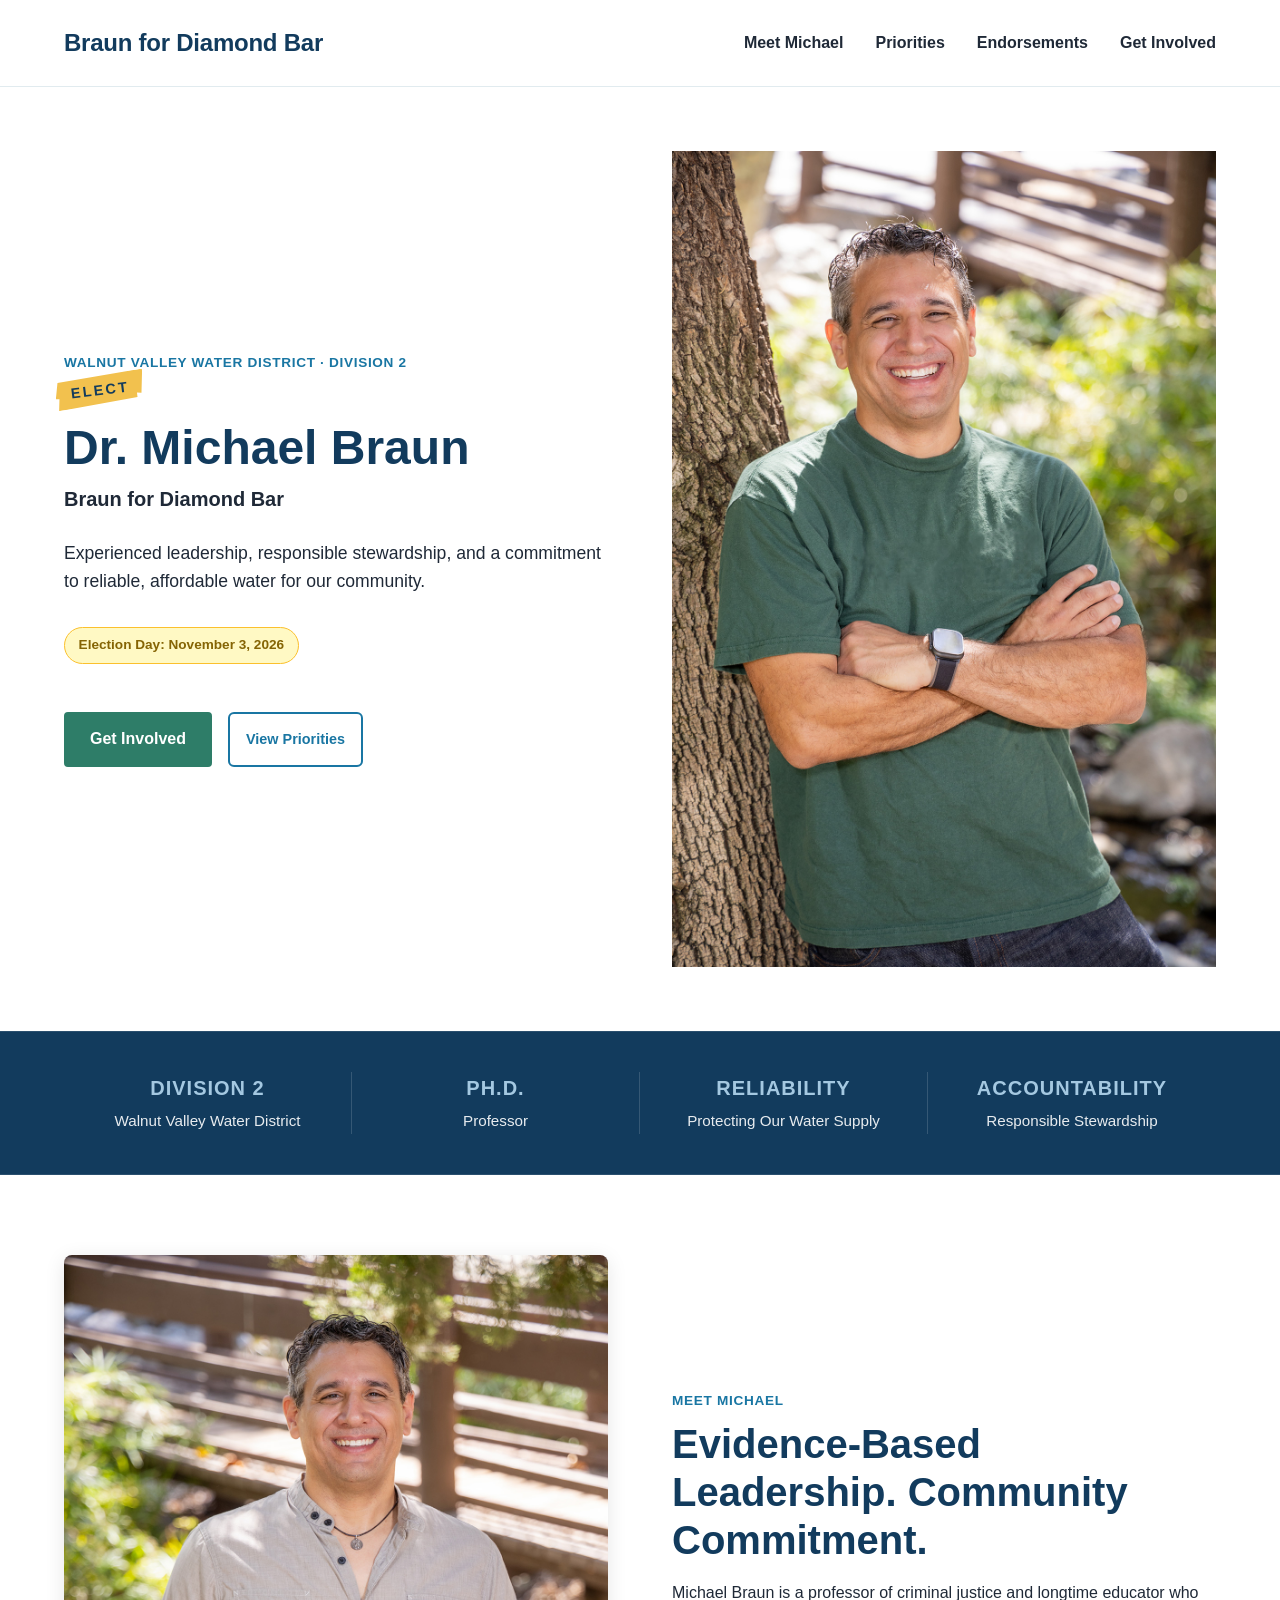
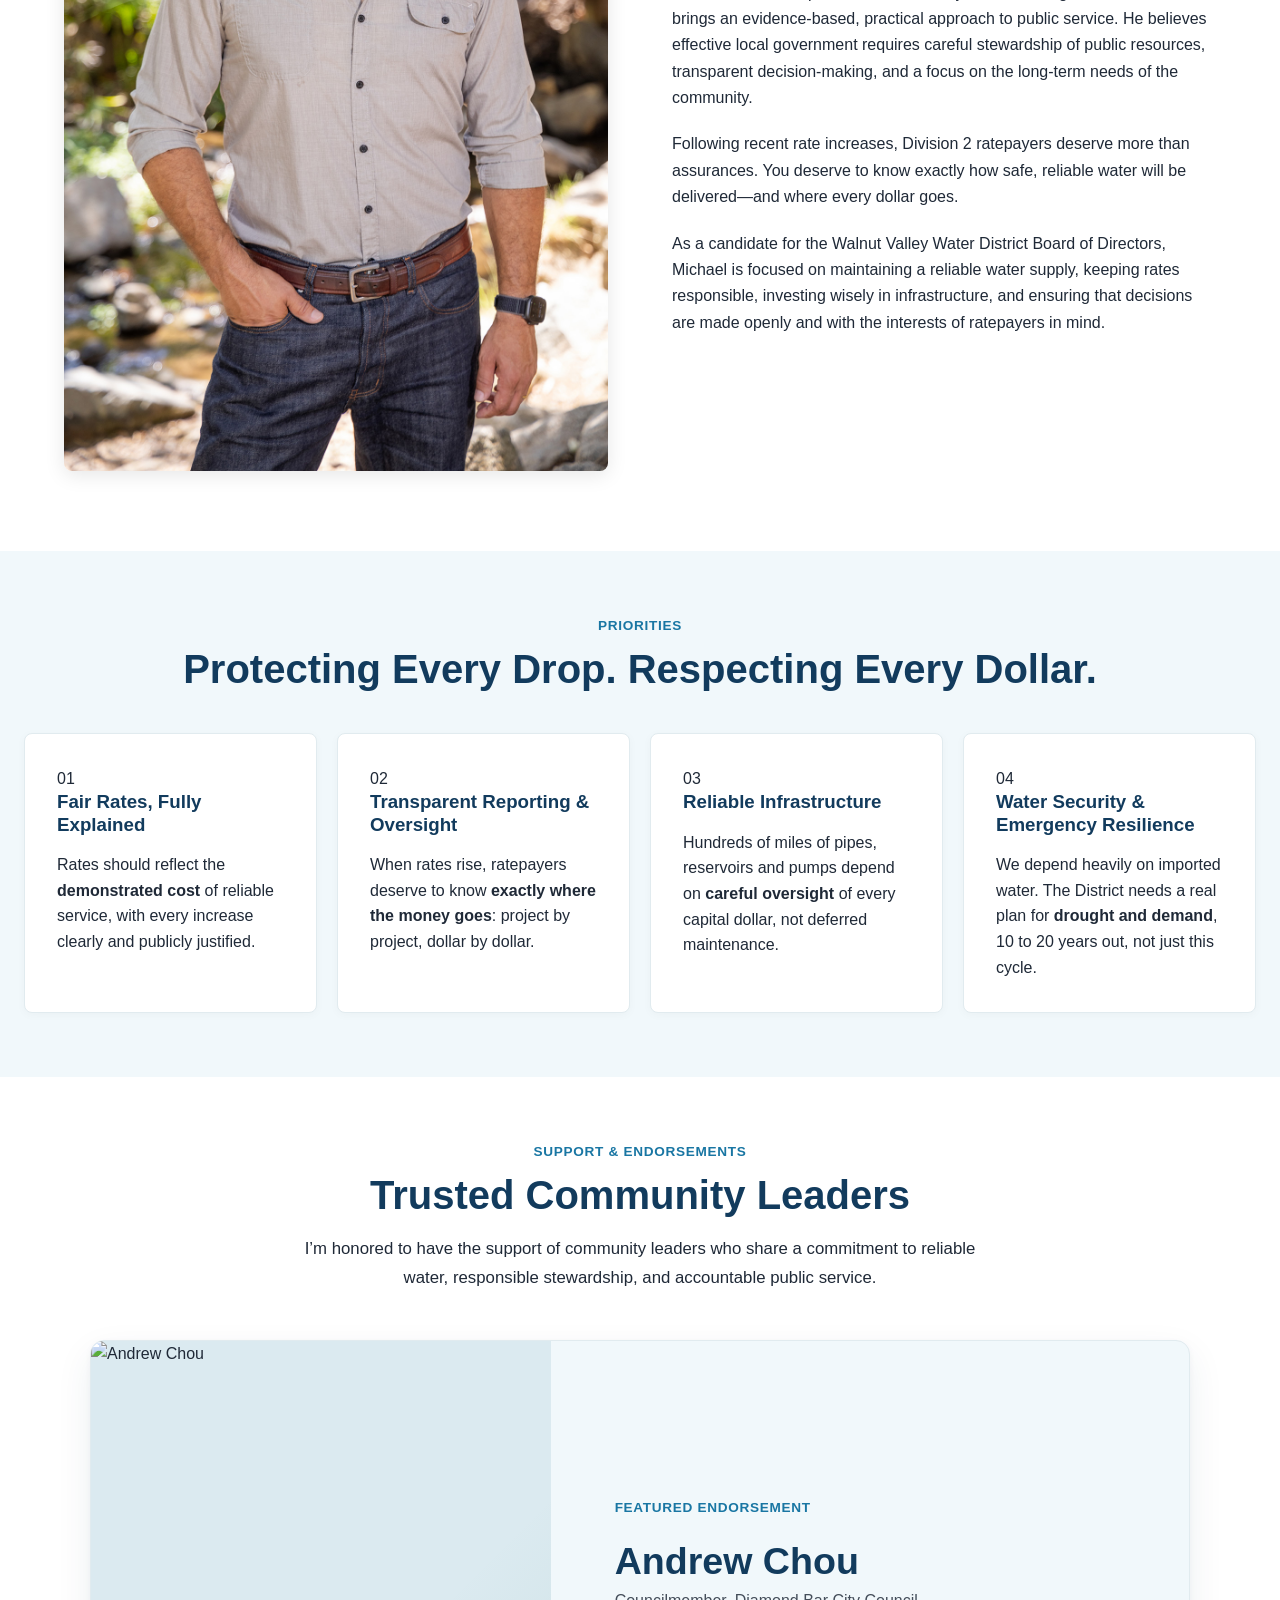
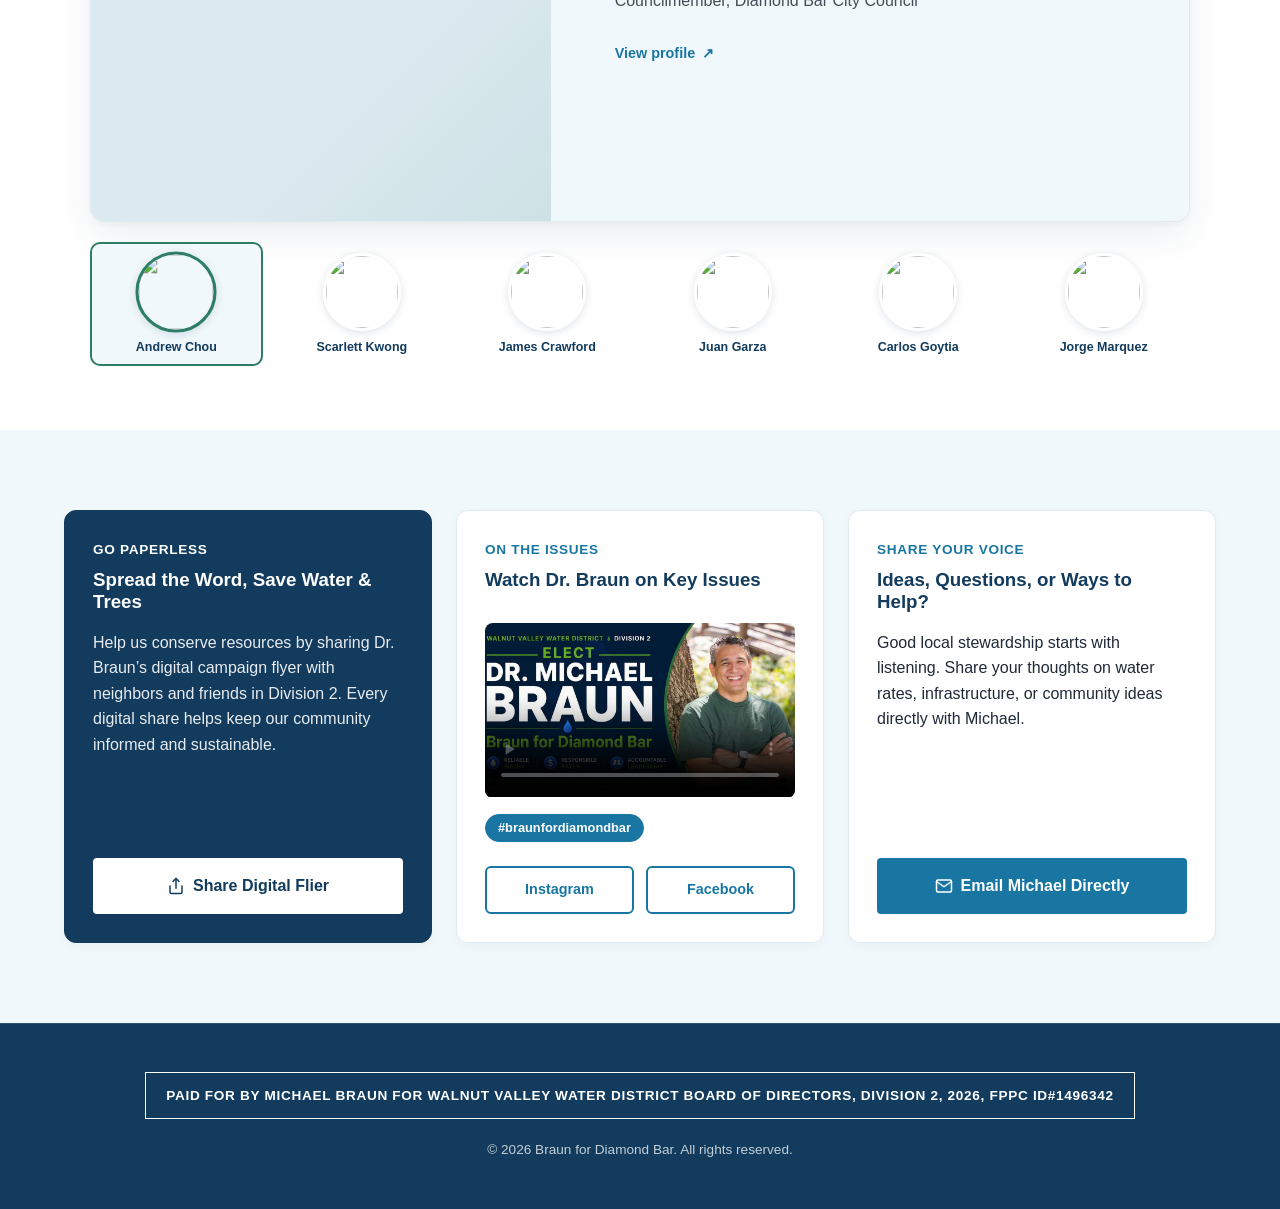
==== index.html @ a5df7f76 "Refactor endorsements section with new layout Updated endorsements section layout and added a lead p" ====
<!DOCTYPE html>
<html lang="en-US">
<head>
  <meta charset="UTF-8">
  <meta name="viewport" content="width=device-width, initial-scale=1, minimum-scale=1">
  <title>Dr. Michael Braun | Braun for Diamond Bar</title>
  <meta name="description" content="Candidate for Walnut Valley Water District, Division 2. Reliable water, responsible rates, and accountable leadership.">
  
  <!-- OpenGraph & Twitter Meta -->
  <meta property="og:url" content="https://braunfordiamondbar.com/">
  <meta property="og:site_name" content="Braun for Diamond Bar">
  <meta property="og:type" content="website">
  <meta property="og:title" content="Dr. Michael Braun | Braun for Diamond Bar">
  <meta property="og:description" content="Candidate for Walnut Valley Water District, Division 2. Reliable water, responsible rates, and accountable leadership.">
  <meta property="og:image" content="https://braunfordiamondbar.com/assets/images/campaign-social-1200x628.jpg">
  <meta name="twitter:card" content="summary_large_image">
  
  <link rel="stylesheet" href="assets/css/style.css">

  <!-- Schema.org -->
  <script type="application/ld+json">
  {
    "@context": "https://schema.org",
    "@type": "WebPage",
    "url": "https://braunfordiamondbar.com/",
    "name": "Dr. Michael Braun | Braun for Diamond Bar",
    "description": "Candidate for Walnut Valley Water District, Division 2.",
    "about": {
      "@type": "Person",
      "name": "Dr. Michael Braun",
      "image": "https://braunfordiamondbar.com/assets/images/michael-braun-green-shirt-1200x1800.jpg"
    }
  }
  </script>
</head>
  
<body>
  <!-- Header & Navigation -->
<header class="site-header">
  <div class="container header-container">
    <a href="#" class="site-logo">
      <span>Braun for Diamond Bar</span>
    </a>
    
    <nav class="site-nav">
      <ul>
        <li><a href="#meet-michael">Meet Michael</a></li>
        <li><a href="#priorities">Priorities</a></li>
        <li><a href="#endorsements">Endorsements</a></li>
        <li><a href="#get-involved">Get Involved</a></li>
      </ul>
    </nav>

    <button class="mobile-menu-toggle" aria-label="Toggle navigation">
      ☰
    </button>
  </div>
</header>

  <main>
    
    <!-- Hero Section -->
    <section class="hero-section">
      <div class="container hero-container">
        <div class="hero-content">
          <span class="kicker">Walnut Valley Water District · Division 2</span>
  
        <div class="hero-title-group">
          <span class="campaign-name__elect">ELECT</span>
          <h1 class="candidate-name">Dr. Michael Braun</h1>
        </div>

        <p class="subtitle">Braun for Diamond Bar</p>
        <p class="intro">Experienced leadership, responsible stewardship, and a commitment to reliable, affordable water for our community.</p>
        <span class="hero-vote-pill">Election Day: November 3, 2026</span>

        <div class="hero-actions">
          <a href="#get-involved" class="btn btn-primary">Get Involved</a>
          <a href="#priorities" class="btn btn-outline-blue">View Priorities</a>        
        </div>
      </div>
        <div class="hero-image">
          <img src="assets/images/michael-braun-green-shirt-1200x1800.jpg" alt="Dr. Michael Braun, candidate for Walnut Valley Water District" width="683" height="1024" fetchpriority="high" loading="eager">  
        </div>
      </div>
    </section>

    <!-- Stat Bar -->
<section class="stat-bar">
  <div class="container stat-grid">
    <div class="stat-item">
      <span class="stat-title">DIVISION 2</span>
      <span class="stat-bar-subtext">Walnut Valley Water District</span>
    </div>
    <div class="stat-item">
      <span class="stat-title">PH.D.</span>
      <span class="stat-bar-subtext">Professor</span>
    </div>
    <div class="stat-item">
      <span class="stat-title">RELIABILITY</span>
      <span class="stat-bar-subtext">Protecting Our Water Supply</span>
    </div>
    <div class="stat-item">
      <span class="stat-title">ACCOUNTABILITY</span>
      <span class="stat-bar-subtext">Responsible Stewardship</span>
    </div>
  </div>
</section>

    <!-- Meet Michael -->
    <section id="meet-michael" class="meet-michael-section section-padding">
      <div class="container dual-column">
        <div class="column-image">
          <img src="assets/images/michael-braun-beige-shirt-1200x1800.jpg" alt="Dr. Michael Braun standing outdoors" width="683" height="1024" loading="lazy" decoding="async">
        </div>
          <div class="about-content">
          <span class="kicker">MEET MICHAEL</span>
          <h2>Evidence-Based Leadership. Community Commitment.</h2>
            <p>Michael Braun is a professor of criminal justice and longtime educator who brings an evidence-based, practical approach to public service. He believes effective local government requires careful stewardship of public resources, transparent decision-making, and a focus on the long-term needs of the community.</p>
            <p>Following recent rate increases, Division 2 ratepayers deserve more than assurances. You deserve to know exactly how safe, reliable water will be delivered—and where every dollar goes.</p>
            <p>As a candidate for the Walnut Valley Water District Board of Directors, Michael is focused on maintaining a reliable water supply, keeping rates responsible, investing wisely in infrastructure, and ensuring that decisions are made openly and with the interests of ratepayers in mind.</p>
          </div>
      </div>
    </section>

   <!-- Priorities -->
<section id="priorities" class="priorities-section section-padding bg-light-blue">
  <div class="container">
    <span class="kicker text-center">PRIORITIES</span>
    <h2 class="text-center">Protecting Every Drop. Respecting Every Dollar.</h2>
    
    <div class="priorities-grid">
      <div class="priority-card">
        <span class="priority-num">01</span>
        <h3>Fair Rates, Fully Explained</h3>
        <p>Rates should reflect the <strong>demonstrated cost</strong> of reliable service, with every increase clearly and publicly justified.</p>
      </div>
      <div class="priority-card">
        <span class="priority-num">02</span>
        <h3>Transparent Reporting &amp; Oversight</h3>
        <p>When rates rise, ratepayers deserve to know <strong>exactly where the money goes</strong>: project by project, dollar by dollar.</p>
      </div>
      <div class="priority-card">
        <span class="priority-num">03</span>
        <h3>Reliable Infrastructure</h3>
        <p>Hundreds of miles of pipes, reservoirs and pumps depend on <strong>careful oversight</strong> of every capital dollar, not deferred maintenance.</p>
      </div>
      <div class="priority-card">
        <span class="priority-num">04</span>
        <h3>Water Security &amp; Emergency Resilience</h3>
        <p>We depend heavily on imported water. The District needs a real plan for <strong>drought and demand</strong>, 10 to 20 years out, not just this cycle.</p>
      </div>
    </div>
  </div>
</section>

<!-- Endorsements Section -->
<section id="endorsements" class="endorsements-section section-padding">
  <div class="container">

    <div class="endorsements-heading">
      <span class="kicker text-center">SUPPORT &amp; ENDORSEMENTS</span>
      <h2 class="text-center">Trusted Community Leaders</h2>
      <p class="endorsements-lead">
        I’m honored to have the support of community leaders who share a commitment
        to reliable water, responsible stewardship, and accountable public service.
      </p>
    </div>

    <div class="endorsement-showcase" data-endorsement-showcase>

      <!-- Large Featured Endorsement -->
      <article class="featured-endorsement">

        <div class="featured-endorsement__photo">
          <img
            id="featuredEndorserImage"
            src="assets/images/endorsements/andrew-chou.jpg"
            alt="Andrew Chou"
            loading="lazy"
            decoding="async"
          >
        </div>

        <div class="featured-endorsement__content">
          <span class="kicker">FEATURED ENDORSEMENT</span>

          <!-- Hidden automatically until an actual quote is supplied -->
          <blockquote
            id="featuredEndorserQuote"
            class="featured-endorsement__quote"
            hidden>
          </blockquote>

          <div class="featured-endorsement__identity">
            <h3 id="featuredEndorserName">Andrew Chou</h3>

            <p id="featuredEndorserTitle">
              Councilmember, Diamond Bar City Council
            </p>
          </div>

          <a
            id="featuredEndorserLink"
            class="endorser-profile-link"
            href="https://andrew-chou.com/"
            target="_blank"
            rel="noopener noreferrer">
            View profile
            <span aria-hidden="true">↗</span>
          </a>
        </div>

      </article>

      <!-- Photo Selector -->
      <div
        class="endorsement-selector"
        role="group"
        aria-label="Select an endorsement">

        <button
          type="button"
          class="endorsement-selector__item is-active"
          aria-pressed="true"
          data-image="assets/images/endorsements/andrew-chou.jpg"
          data-alt="Andrew Chou"
          data-name="Andrew Chou"
          data-title="Councilmember, Diamond Bar City Council"
          data-profile="https://andrew-chou.com/">

          <span class="endorsement-selector__photo">
            <img
              src="assets/images/endorsements/andrew-chou.jpg"
              alt=""
              loading="lazy">
          </span>

          <span class="endorsement-selector__name">
            Andrew Chou
          </span>
        </button>


        <button
          type="button"
          class="endorsement-selector__item"
          aria-pressed="false"
          data-image="assets/images/endorsements/scarlett-kwong.jpg"
          data-alt="Scarlett Kwong"
          data-name="Scarlett Kwong"
          data-title="Former President, Walnut Valley Water District"
          data-profile="https://www.linkedin.com/in/scarlett-kwong-9a857a38">

          <span class="endorsement-selector__photo">
            <img
              src="assets/images/endorsements/scarlett-kwong.jpg"
              alt=""
              loading="lazy">
          </span>

          <span class="endorsement-selector__name">
            Scarlett Kwong
          </span>
        </button>


        <button
          type="button"
          class="endorsement-selector__item"
          aria-pressed="false"
          data-image="assets/images/endorsements/james-crawford.jpg"
          data-alt="James Crawford"
          data-name="James Crawford"
          data-title="Director, Metropolitan Water District of Southern California; Director, Central Basin Municipal Water District"
          data-profile="https://www.mwdh2o.com/board-of-directors/#1010">

          <span class="endorsement-selector__photo">
            <img
              src="assets/images/endorsements/james-crawford.jpg"
              alt=""
              loading="lazy">
          </span>

          <span class="endorsement-selector__name">
            James Crawford
          </span>
        </button>


        <button
          type="button"
          class="endorsement-selector__item"
          aria-pressed="false"
          data-image="assets/images/endorsements/juan-garza.jpg"
          data-alt="Juan Garza"
          data-name="Juan Garza"
          data-title="Vice Chair, Metropolitan Water District of Southern California; Director, Central Basin Municipal Water District"
          data-profile="https://www.mwdh2o.com/board-of-directors/#1010">

          <span class="endorsement-selector__photo">
            <img
              src="assets/images/endorsements/juan-garza.jpg"
              alt=""
              loading="lazy">
          </span>

          <span class="endorsement-selector__name">
            Juan Garza
          </span>
        </button>


        <button
          type="button"
          class="endorsement-selector__item"
          aria-pressed="false"
          data-image="assets/images/endorsements/carlos-goytia.jpg"
          data-alt="Carlos Goytia"
          data-name="Carlos Goytia"
          data-title="Vice President, Three Valleys Municipal Water District"
          data-profile="https://www.threevalleys.com/board-of-directors/division-i">

          <span class="endorsement-selector__photo">
            <img
              src="assets/images/endorsements/carlos-goytia.jpg"
              alt=""
              loading="lazy">
          </span>

          <span class="endorsement-selector__name">
            Carlos Goytia
          </span>
        </button>


        <button
          type="button"
          class="endorsement-selector__item"
          aria-pressed="false"
          data-image="assets/images/endorsements/jorge-marquez.jpg"
          data-alt="Jorge Marquez"
          data-name="Jorge Marquez"
          data-title="Director, Three Valleys Municipal Water District"
          data-profile="https://www.threevalleys.com/board-of-directors/division-vi">

          <span class="endorsement-selector__photo">
            <img
              src="assets/images/endorsements/jorge-marquez.jpg"
              alt=""
              loading="lazy">
          </span>

          <span class="endorsement-selector__name">
            Jorge Marquez
          </span>
        </button>

      </div>
    </div>
  </div>
</section>

<!-- Get Involved & Social Section -->
<section class="action-section bg-light-blue section-padding" id="get-involved">
  <div class="container">
    <div class="card-grid">
      
<!-- Card 1: Featured Eco-CTA -->
<div class="card card-featured">
  <div class="card-content">
    <span class="kicker">GO PAPERLESS</span>
    <h3>Spread the Word, Save Water & Trees</h3>
    <p>Help us conserve resources by sharing Dr. Braun’s digital campaign flyer with neighbors and friends in Division 2. Every digital share helps keep our community informed and sustainable.</p>
  </div>
  <!-- Opens a pre-filled email prompt -->
  <a href="mailto:?subject=Dr.%20Michael%20Braun%20for%20Water%20Board&body=Hi%20there,%20I%20wanted%20to%20share%20Dr.%20Michael%20Braun%27s%20vision%20for%20our%20water%20district.%0A%0AView%20his%20digital%20campaign%20flier%20here:%20https://braunfordiamondbar.com/assets/docs/dr-michael-braun-water-district-flyer.pdf%0A%0ATo%20read%20his%20full%20platform%20and%20see%20community%20endorsements,%20visit:%20https://braunfordiamondbar.com" class="btn btn-primary btn-card-action">
    <svg width="18" height="18" viewBox="0 0 24 24" fill="none" stroke="currentColor" stroke-width="2" stroke-linecap="round" stroke-linejoin="round"><path d="M4 12v8a2 2 0 0 0 2 2h12a2 2 0 0 0 2-2v-8"></path><polyline points="16 6 12 2 8 6"></polyline><line x1="12" y1="2" x2="12" y2="15"></line></svg>
    Share Digital Flier
  </a>
</div>

 <!-- Card 2: Interactive Multi-Video Player -->
<div class="card social-card">
  <div class="card-content">
    <span class="kicker">ON THE ISSUES</span>
    <h3>Watch Dr. Braun on Key Issues</h3>
    
    <!-- Main Player Window -->
    <div class="video-container">
      <video id="campaignVideo" controls poster="assets/images/campaign-social-1200x628.jpg" preload="metadata">
        <source id="videoSource" src="assets/videos/braunfordiamondbar.mp4" type="video/mp4">
        Your browser does not support the video tag.
      </video>
    </div>

   <!-- Topic Selector Pills -->
  <div class="video-topic-pills">
    <button class="topic-pill active" 
            data-video="assets/videos/braunfordiamondbar.mp4" 
            data-poster="assets/images/campaign-social-1200x628.jpg">
      #braunfordiamondbar
    </button>
    <!--
    <button class="topic-pill" 
            data-video="assets/videos/dr-braun-water-rates.mp4" 
            data-poster="assets/images/poster-water-rates.jpg">
      Water Rates
    </button>
    <button class="topic-pill" 
            data-video="assets/videos/dr-braun-conservation.mp4" 
            data-poster="assets/images/poster-conservation.jpg">
      Conservation
    </button>
    <button class="topic-pill" 
            data-video="assets/videos/dr-braun-infrastructure.mp4" 
            data-poster="assets/images/poster-infrastructure.jpg">
      Infrastructure
    </button>
    -->
  </div>
</div>    

 <div class="social-button-group">
    <a href="https://www.instagram.com/braunfordiamondbar" target="_blank" rel="noopener noreferrer" class="btn btn-outline-blue">
      Instagram
    </a>
    <a href="https://www.facebook.com/Dr.MichaelBraun" target="_blank" rel="noopener noreferrer" class="btn btn-outline-blue">
      Facebook
    </a>
  </div>
</div>

    <!-- Card 3: Direct Line & Community Ideas -->
<div class="card">
  <div class="card-content">
    <span class="kicker">SHARE YOUR VOICE</span>
    <h3>Ideas, Questions, or Ways to Help?</h3>
    <p>Good local stewardship starts with listening. Share your thoughts on water rates, infrastructure, or community ideas directly with Michael.</p>
  </div>
  <a href="mailto:michael@braunfordiamondbar.com?subject=Idea%20or%20Question%20for%20Dr.%20Braun" class="btn btn-secondary btn-card-action">
    <svg width="18" height="18" viewBox="0 0 24 24" fill="none" stroke="currentColor" stroke-width="2" stroke-linecap="round" stroke-linejoin="round"><path d="M4 4h16c1.1 0 2 .9 2 2v12c0 1.1-.9 2-2 2H4c-1.1 0-2-.9-2-2V6c0-1.1.9-2 2-2z"></path><polyline points="22,6 12,13 2,6"></polyline></svg>
    Email Michael Directly
  </a>
</div>

    </div>
  </div>
</section>

  <!-- Footer -->
<footer class="site-footer">
  <div class="container footer-content">
    <div class="disclaimer-box">
      PAID FOR BY MICHAEL BRAUN FOR WALNUT VALLEY WATER DISTRICT BOARD OF DIRECTORS, DIVISION 2, 2026, FPPC ID#1496342
    </div>
    <div class="copyright-text">
      &copy; 2026 Braun for Diamond Bar. All rights reserved.
    </div>
  </div>
</footer>

  <!-- Mobile Menu Toggle -->
  <script>
    document.getElementById('mobile-toggle').addEventListener('click', function() {
      document.getElementById('site-nav').classList.toggle('active');
    });
  </script>

  <!-- Deferred Instagram Embed Script (Must be at the very bottom) -->
  <script async src="https://www.instagram.com/embed.js" defer></script>
</body>
</html>
---- assets/css/style.css ----
/* ==========================================================================
   1. CSS Variables & Base Reset
   ========================================================================== */
:root {
  --primary-color: #123b5d;     /* Campaign Navy */
  --secondary-color: #1976a3;   /* Water Blue */
  --accent-color: #2e7d68;      /* Campaign Green */
  --bg-light: #f9f9f9;
  --bg-light-blue: #f1f8fb;     /* Soft Ice Blue Backdrop */
  --text-dark: #1f2937;
  --text-light: #ffffff;
  --border-color: #e1ebef;
  --font-main: -apple-system, BlinkMacSystemFont, "Segoe UI", Roboto, Helvetica, Arial, sans-serif;
}

* { 
  box-sizing: border-box; 
  margin: 0; 
  padding: 0; 
}

body { 
  font-family: var(--font-main); 
  color: var(--text-dark); 
  line-height: 1.6; 
  background-color: #ffffff;
}

img { 
  max-width: 100%; 
  height: auto; 
  display: block; 
}

a { 
  color: var(--secondary-color); 
  text-decoration: none; 
}

/* ==========================================================================
   2. Layout Helpers & Section Backdrops
   ========================================================================== */
.container { 
  max-width: 1200px; 
  margin: 0 auto; 
  padding: 0 1.5rem; 
}

.priorities-section .container {
  max-width: 1280px;
}

.section-padding { padding: 5rem 0; }

.bg-white { background-color: #ffffff; }
.bg-light-blue { background-color: var(--bg-light-blue); }
.bg-navy { background-color: var(--primary-color); color: var(--text-light); }

.text-center { text-align: center; display: block; }
.text-blue { color: var(--secondary-color); }

/* ==========================================================================
   3. Typography & Buttons
   ========================================================================== */
h1, h2, h3, h4 { color: var(--primary-color); margin-bottom: 1rem; line-height: 1.2; }
h1 { font-size: 3rem; }
h2 { font-size: 2.5rem; }

.kicker { 
  font-size: 0.85rem; 
  font-weight: 700; 
  color: var(--secondary-color); 
  text-transform: uppercase; 
  letter-spacing: 0.05em; 
  margin-bottom: 0.5rem; 
  display: block; 
}

.btn { 
  display: inline-flex;
  align-items: center;
  justify-content: center;
  gap: 0.5rem;
  padding: 0.8rem 1.5rem; 
  border-radius: 4px; 
  font-weight: 600; 
  text-decoration: none;
  transition: all 0.2s ease; 
}
.btn:hover { opacity: 0.9; }

.btn-primary { 
  background-color: var(--accent-color); 
  color: var(--text-light); 
  border: 2px solid var(--accent-color);
}

.btn-secondary {
  background-color: var(--secondary-color);
  color: #ffffff;
  border: 2px solid var(--secondary-color);
}
.btn-secondary:hover {
  background-color: var(--primary-color);
  border-color: var(--primary-color);
  color: #ffffff;
}

.btn-outline-blue {
  background-color: #ffffff;
  color: var(--secondary-color);
  border: 2px solid var(--secondary-color);
  padding: 0.65rem 1rem;
  border-radius: 6px;
  font-size: 0.9rem;
  font-weight: 600;
}
.btn-outline-blue:hover {
  background-color: var(--secondary-color);
  color: #ffffff;
}

/* ==========================================================================
   4. Header & Navigation
   ========================================================================== */
.site-header { 
  padding: 1.5rem 0; 
  border-bottom: 1px solid var(--border-color); 
  background: #ffffff; 
  position: sticky; 
  top: 0; 
  z-index: 100; 
}

.header-container { 
  display: flex; 
  justify-content: space-between; 
  align-items: center; 
}

.site-logo { 
  font-size: 1.5rem; 
  font-weight: 700; 
  color: var(--primary-color); 
  text-decoration: none;
  letter-spacing: -0.01em;
}

.site-nav ul { 
  list-style: none; 
  display: flex; 
  gap: 2rem; 
}

.site-nav a { 
  font-weight: 600; 
  color: var(--text-dark); 
}
.site-nav a:hover { 
  color: var(--accent-color); 
}

.mobile-menu-toggle { 
  display: none; 
  background: none; 
  border: none; 
  cursor: pointer; 
  color: var(--primary-color); 
}

/* ==========================================================================
   5. Hero Section & Action Badges
   ========================================================================== */
.hero-section { 
  background-color: #ffffff; 
  padding: 4rem 0; 
}

.hero-container { 
  display: grid; 
  grid-template-columns: 1fr 1fr; 
  gap: 4rem; 
  align-items: center; 
}

.hero-title-group {
  position: relative;
  margin: 1rem 0 0.5rem;
}

.candidate-name {
  font-size: 3rem;
  margin-bottom: 0.5rem;
  line-height: 1.1;
}

.hero-content .subtitle { font-size: 1.25rem; font-weight: 600; margin-bottom: 1.5rem; }
.hero-content .intro { font-size: 1.1rem; margin-bottom: 2rem; }
.hero-actions { display: flex; gap: 1rem; margin-top: 2rem; }

.campaign-name__elect {
  position: relative;
  z-index: 2;
  place-self: start;
  display: inline-block;
  padding: 0.65em 1.05em 0.58em 1.08em;
  background: #f2c14e;
  color: var(--primary-color);
  font-size: clamp(0.9rem, 0.25em, 1.45rem);
  font-weight: 800;
  line-height: 1;
  letter-spacing: 0.16em;
  text-transform: uppercase;
  white-space: nowrap;
  clip-path: polygon(4% 12%, 100% 0, 96% 74%, 91% 72%, 91% 86%, 2% 100%, 4% 63%, 0 62%);
  transform: translate(-10%, -50%) rotate(-7deg);
  transform-origin: center;
}

.badge-elect {
  background-color: #fbc02d;
  color: var(--primary-color);
  font-weight: 800;
  padding: 0.25rem 0.6rem;
  border-radius: 4px;
  font-size: 0.75rem;
  letter-spacing: 0.05em;
  text-transform: uppercase;
}

.hero-vote-pill {
  background-color: #fff9c4;
  color: #856404;
  border: 1px solid #fbc02d;
  font-weight: 700;
  padding: 0.4rem 0.85rem;
  border-radius: 20px;
  display: inline-block;
  margin-bottom: 1rem;
  font-size: 0.85rem;
}

/* ==========================================================================
   6. Stat Bar
   ========================================================================== */
.stat-bar {
  background-color: var(--primary-color);
  color: #ffffff;
  padding: 2.5rem 0;
  border-top: 1px solid rgba(255, 255, 255, 0.1);
  border-bottom: 1px solid rgba(255, 255, 255, 0.1);
}

.stat-grid {
  display: grid;
  grid-template-columns: repeat(4, 1fr);
  text-align: center;
  align-items: center;
}

.stat-item:not(:last-child) {
  border-right: 1px solid rgba(255, 255, 255, 0.15);
}

.stat-title { 
  display: block; 
  font-size: 1.25rem; 
  font-weight: 700; 
  margin-bottom: 0.25rem; 
  color: #a4c8e1; 
  text-transform: uppercase;
  letter-spacing: 0.05em;
}

.stat-bar-subtext {
  font-size: 0.95rem;
  color: rgba(255, 255, 255, 0.9);
}

/* ==========================================================================
   7. Meet Michael & Dual Columns
   ========================================================================== */
.meet-michael-section {
  background-color: #ffffff;
  padding: 5rem 0;
}

.dual-column { 
  display: grid; 
  grid-template-columns: 1fr 1fr; 
  gap: 4rem; 
  align-items: center; 
}

.column-image img { 
  border-radius: 8px; 
  box-shadow: 0 4px 20px rgba(0,0,0,0.1); 
}

/* ==========================================================================
   8. Priorities Section (Ice Blue Backdrop)
   ========================================================================== */
.priorities-section {
  background-color: var(--bg-light-blue);
  padding: 5rem 0;
}

.priorities-grid {
  display: grid;
  grid-template-columns: repeat(4, 1fr);
  gap: 1.25rem;
  margin-top: 2.5rem;
}

.priority-card { 
  background: #ffffff; 
  padding: 2rem; 
  border-radius: 8px; 
  border: 1px solid var(--border-color);
  box-shadow: 0 2px 10px rgba(0,0,0,0.03); 
}

.priority-number {
  font-size: 2rem;
  font-weight: 800;
  color: var(--secondary-color);
  opacity: 0.35;
  margin-bottom: 0.5rem;
}

/* ==========================================================================
   9. Endorsements Showcase
   ========================================================================== */

.endorsements-section {
  background-color: #ffffff;
}

.endorsements-heading {
  max-width: 800px;
  margin: 0 auto 3rem;
  text-align: center;
}

.endorsements-heading h2 {
  margin-bottom: 1rem;
}

.endorsements-lead {
  max-width: 720px;
  margin: 0 auto;
  font-size: 1.05rem;
  line-height: 1.7;
  color: var(--text-dark);
}


/* Featured Card
   ========================================================================== */

.endorsement-showcase {
  max-width: 1100px;
  margin: 0 auto;
}

.featured-endorsement {
  display: grid;
  grid-template-columns: minmax(300px, 0.9fr) minmax(0, 1.25fr);
  min-height: 480px;

  overflow: hidden;

  background: var(--bg-light-blue);
  border: 1px solid var(--border-color);
  border-radius: 14px;

  box-shadow:
    0 2px 6px rgba(18, 59, 93, 0.04),
    0 14px 36px rgba(18, 59, 93, 0.08);
}


/* Featured Photo
   ========================================================================== */

.featured-endorsement__photo {
  position: relative;
  min-height: 480px;
  overflow: hidden;
  background: #dbeaf0;
}

.featured-endorsement__photo::after {
  content: "";
  position: absolute;
  inset: 0;

  background:
    linear-gradient(
      135deg,
      transparent 65%,
      rgba(46, 125, 104, 0.08) 100%
    );

  pointer-events: none;
}

.featured-endorsement__photo img {
  width: 100%;
  height: 100%;

  object-fit: cover;
  object-position: center;

  transition:
    opacity 0.22s ease,
    transform 0.4s ease;
}


/* Featured Content
   ========================================================================== */

.featured-endorsement__content {
  display: flex;
  flex-direction: column;
  justify-content: center;

  padding: clamp(2rem, 5vw, 4rem);
}

.featured-endorsement__content .kicker {
  margin-bottom: 1.25rem;
}

.featured-endorsement__quote {
  position: relative;

  margin: 0 0 2rem;
  padding: 0;

  border: 0;

  color: var(--primary-color);
  font-size: clamp(1.35rem, 2.2vw, 1.85rem);
  font-weight: 600;
  line-height: 1.45;
}

.featured-endorsement__quote::before {
  content: "“";

  position: absolute;
  left: -0.45em;
  top: -0.22em;

  color: var(--accent-color);
  font-size: 4rem;
  line-height: 1;

  opacity: 0.25;
}

.featured-endorsement__identity h3 {
  margin: 0 0 0.35rem;

  color: var(--primary-color);
  font-size: clamp(1.75rem, 3vw, 2.35rem);
}

.featured-endorsement__identity p {
  max-width: 560px;
  margin: 0;

  color: var(--text-dark);
  font-size: 1rem;
  line-height: 1.55;

  opacity: 0.82;
}

.endorser-profile-link {
  display: inline-flex;
  align-items: center;
  gap: 0.4rem;

  align-self: flex-start;

  margin-top: 1.75rem;

  color: var(--secondary-color);
  font-size: 0.9rem;
  font-weight: 700;

  text-decoration: none;
}

.endorser-profile-link:hover {
  color: var(--accent-color);
}


/* Portrait Selector
   ========================================================================== */

.endorsement-selector {
  display: grid;
  grid-template-columns: repeat(6, minmax(0, 1fr));

  gap: 0.8rem;

  margin-top: 1.25rem;
}

.endorsement-selector__item {
  appearance: none;

  display: flex;
  flex-direction: column;
  align-items: center;

  min-width: 0;

  padding: 0.55rem;

  background: transparent;
  border: 2px solid transparent;
  border-radius: 10px;

  color: var(--primary-color);
  font: inherit;

  cursor: pointer;

  transition:
    background-color 0.2s ease,
    border-color 0.2s ease,
    transform 0.2s ease;
}

.endorsement-selector__item:hover {
  background: var(--bg-light-blue);
  transform: translateY(-2px);
}

.endorsement-selector__item.is-active {
  background: var(--bg-light-blue);
  border-color: var(--accent-color);
}

.endorsement-selector__item:focus-visible {
  outline: 3px solid rgba(25, 118, 163, 0.3);
  outline-offset: 3px;
}


/* Thumbnail */

.endorsement-selector__photo {
  width: 78px;
  height: 78px;

  overflow: hidden;

  border-radius: 50%;
  border: 3px solid #ffffff;

  box-shadow: 0 2px 8px rgba(18, 59, 93, 0.14);

  transition:
    border-color 0.2s ease,
    transform 0.2s ease;
}

.endorsement-selector__photo img {
  width: 100%;
  height: 100%;

  object-fit: cover;
  object-position: center;
}

.endorsement-selector__item.is-active
.endorsement-selector__photo {
  border-color: var(--accent-color);
  transform: scale(1.04);
}

.endorsement-selector__name {
  margin-top: 0.55rem;

  overflow: hidden;

  color: var(--primary-color);
  font-size: 0.78rem;
  font-weight: 700;
  line-height: 1.25;
  text-align: center;

  text-overflow: ellipsis;
}


/* Tablet
   ========================================================================== */

@media (max-width: 900px) {

  .featured-endorsement {
    grid-template-columns: 0.85fr 1fr;
    min-height: 420px;
  }

  .featured-endorsement__photo {
    min-height: 420px;
  }

  .featured-endorsement__content {
    padding: 2.25rem;
  }

  .endorsement-selector {
    grid-template-columns: repeat(3, 1fr);
  }

}


/* Mobile
   ========================================================================== */

@media (max-width: 640px) {

  .endorsements-heading {
    margin-bottom: 2rem;
  }

  .featured-endorsement {
    display: block;
    min-height: 0;
  }

  .featured-endorsement__photo {
    height: 360px;
    min-height: 0;
  }

  .featured-endorsement__content {
    padding: 2rem 1.5rem 2.25rem;
  }

  .featured-endorsement__quote {
    font-size: 1.25rem;
  }

  /*
   * Selector becomes horizontally scrollable rather
   * than squeezing six portraits onto a phone.
   */
  .endorsement-selector {
    display: flex;

    gap: 0.75rem;

    margin-right: -1.5rem;
    padding: 0.25rem 1.5rem 0.75rem 0;

    overflow-x: auto;
    scroll-snap-type: x proximity;

    -webkit-overflow-scrolling: touch;
    scrollbar-width: none;
  }

  .endorsement-selector::-webkit-scrollbar {
    display: none;
  }

  .endorsement-selector__item {
    flex: 0 0 105px;
    scroll-snap-align: start;
  }

  .endorsement-selector__photo {
    width: 68px;
    height: 68px;
  }

}

/* ==========================================================================
   10. Action & Social Section
   ========================================================================== */
.action-section {
  background-color: var(--bg-light-blue);
  padding: 5rem 0;
}

.card-grid {
  display: grid;
  grid-template-columns: repeat(3, 1fr);
  gap: 1.5rem;
  align-items: stretch;
}

/* Base Card Styles */
.card {
  display: flex;
  flex-direction: column;
  justify-content: space-between;
  height: 100%;
  background: #ffffff;
  padding: 1.75rem;
  border-radius: 12px;
  border: 1px solid var(--border-color);
  box-shadow: 0 4px 12px rgba(0, 0, 0, 0.03);
}

.card-content {
  display: flex;
  flex-direction: column;
  flex-grow: 1;
}

/* Full Width Card Action Buttons */
.btn-card-action {
  width: 100%;
  text-align: center;
  justify-content: center;
  margin-top: 1.5rem;
}

/* Featured Card Variant (Get Involved CTA) */
.card.card-featured {
  background-color: var(--primary-color);
  border-color: var(--primary-color);
  color: #ffffff;
}

.card.card-featured h3, 
.card.card-featured .kicker {
  color: #ffffff;
}

.card.card-featured p {
  color: rgba(255, 255, 255, 0.9);
}

/* Contrast Fix: White Button for High Contrast inside Navy Card */
.card-featured .btn-primary {
  background-color: #ffffff;
  color: var(--primary-color);
  border-color: #ffffff;
  font-weight: 700;
}

.card-featured .btn-primary:hover {
  background-color: var(--bg-light-blue);
  color: var(--primary-color);
  border-color: var(--bg-light-blue);
}

/* Styling for the optional flyer thumbnail */
/*.flyer-thumbnail {
  width: 100%;
  max-height: 160px;
  object-fit: cover;
  object-position: top;
  border-radius: 6px;
  margin: 0.75rem 0;
  border: 1px solid rgba(255, 255, 255, 0.2);
  transition: transform 0.2s ease;
}

.flyer-preview-link:hover .flyer-thumbnail {
  transform: scale(1.02);
}*/

/* Cleaned Instagram Embed Wrapper */
.instagram-embed-wrapper {
  margin-top: 1rem;
  width: 100%;
  display: flex;
  justify-content: center;
  overflow: hidden;
  border-radius: 8px;
}

.instagram-embed-wrapper iframe {
  width: 100% !important;
  min-width: 100% !important;
  border-radius: 8px !important;
  margin: 0 !important;
}

.social-button-group {
  display: grid;
  grid-template-columns: 1fr 1fr;
  gap: 0.75rem;
  margin-top: 1.5rem;
}

/* Interactive Video Container */
.video-container {
  margin-top: 1rem;
  width: 100%;
  border-radius: 8px;
  overflow: hidden;
  background: #000000;
  aspect-ratio: 16 / 9;
}

.video-container video {
  width: 100%;
  height: 100%;
  object-fit: cover;
  display: block;
}

/* Topic Pills Navigation */
.video-topic-pills {
  display: flex;
  flex-wrap: wrap;
  gap: 0.5rem;
  margin-top: 1rem;
}

.topic-pill {
  background: #ffffff;
  border: 1.5px solid var(--border-color);
  color: var(--text-dark);
  padding: 0.35rem 0.75rem;
  border-radius: 20px;
  font-size: 0.8rem;
  font-weight: 600;
  cursor: pointer;
  transition: all 0.2s ease;
}

.topic-pill:hover {
  border-color: var(--secondary-color);
  color: var(--secondary-color);
}

.topic-pill.active {
  background: var(--secondary-color);
  border-color: var(--secondary-color);
  color: #ffffff;
}

/* ==========================================================================
   11. Footer
   ========================================================================== */
.site-footer {
  background-color: var(--primary-color);
  color: #ffffff;
  padding: 3rem 0;
  border-top: 1px solid rgba(255, 255, 255, 0.1);
}

.footer-content {
  display: flex;
  flex-direction: column;
  align-items: center;
  text-align: center;
  gap: 1.25rem;
}

.disclaimer-box {
  border: 1.5px solid #ffffff;
  color: #ffffff;
  padding: 0.75rem 1.25rem;
  font-weight: 700;
  font-size: 0.85rem;
  letter-spacing: 0.05em;
  text-transform: uppercase;
  display: inline-block;
}

.copyright-text {
  color: rgba(255, 255, 255, 0.75);
  font-size: 0.85rem;
}

/* ==========================================================================
   12. Responsive Breakpoints
   ========================================================================== */
@media (max-width: 1024px) {
  .priorities-grid {
    grid-template-columns: repeat(2, 1fr);
  }
}

@media (max-width: 992px) {
  .card-grid {
    grid-template-columns: 1fr;
  }
  .social-button-group {
    grid-template-columns: 1fr;
  }
}

@media (max-width: 900px) {
  .hero-container, 
  .dual-column { 
    grid-template-columns: 1fr; 
    gap: 2rem; 
  }
  
  .stat-grid { 
    grid-template-columns: repeat(2, 1fr); 
    gap: 1.5rem;
  }
  
  .stat-item:nth-child(2) {
    border-right: none;
  }

  .mobile-menu-toggle { 
    display: block; 
  }

  .site-nav { 
    display: none; 
    width: 100%; 
    position: absolute; 
    top: 100%; 
    left: 0; 
    background: #ffffff; 
    border-bottom: 1px solid var(--border-color); 
    padding: 1rem; 
  }
  .site-nav.active { 
    display: block; 
  }
  .site-nav ul { 
    flex-direction: column; 
    gap: 1rem; 
    text-align: center; 
  }
}

@media (max-width: 640px) {
  .priorities-grid,
  .endorsements-grid,
  .stat-grid {
    grid-template-columns: 1fr;
    gap: 1rem;
  }

  .stat-item {
    border-right: none !important;
    border-bottom: 1px solid rgba(255, 255, 255, 0.15);
    padding-bottom: 1rem;
  }
}

/* Add vertical spacing between paragraphs */
.about-content p {
  margin-bottom: 1.25rem;
  line-height: 1.65;
}

/* Remove margin on the last paragraph to keep alignment clean */
.about-content p:last-child {
  margin-bottom: 0;
}

/* Prevent sticky header overlap & add top breathing room */
#priorities,
#endorsements,
section {
  scroll-margin-top: 90px; /* Adjust based on your header's height */
  padding-top: 4rem;       /* Adds space above the "PRIORITIES" kicker */
  padding-bottom: 4rem;    /* Keeps bottom spacing consistent */
}
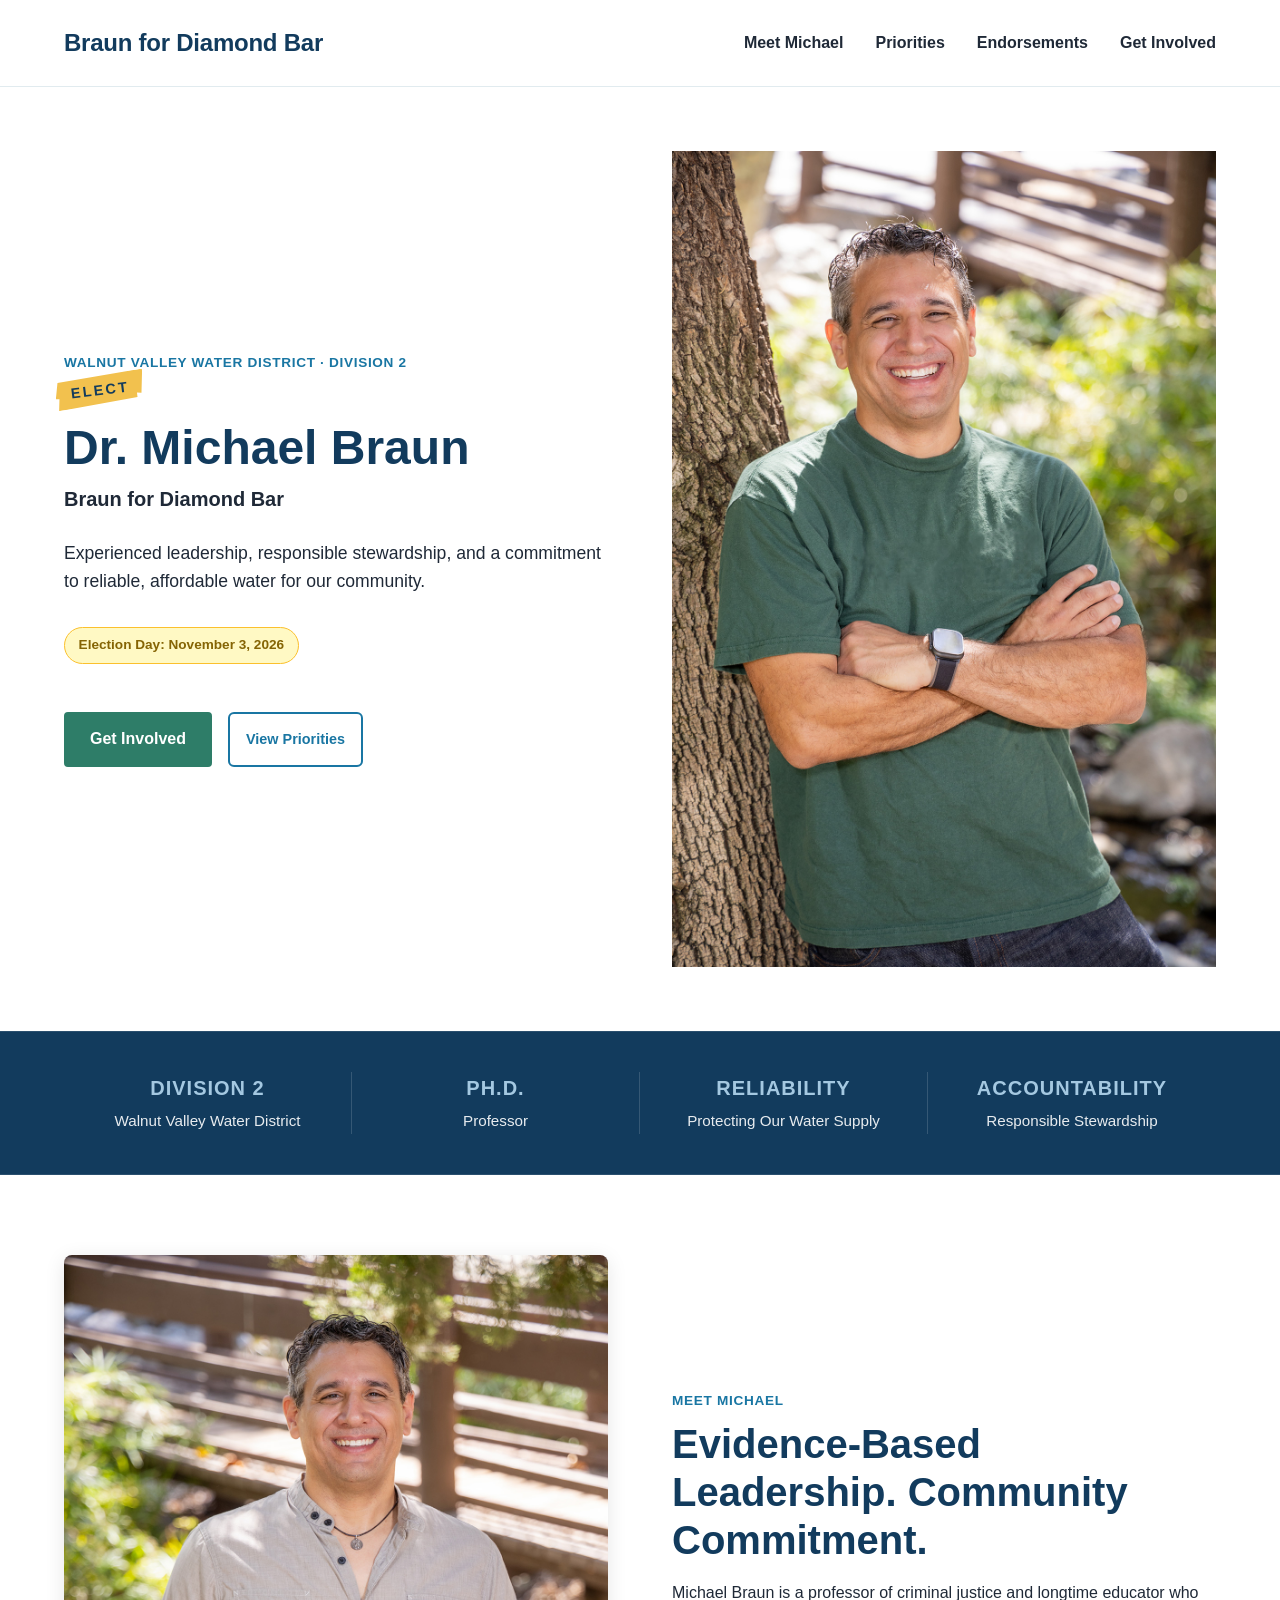
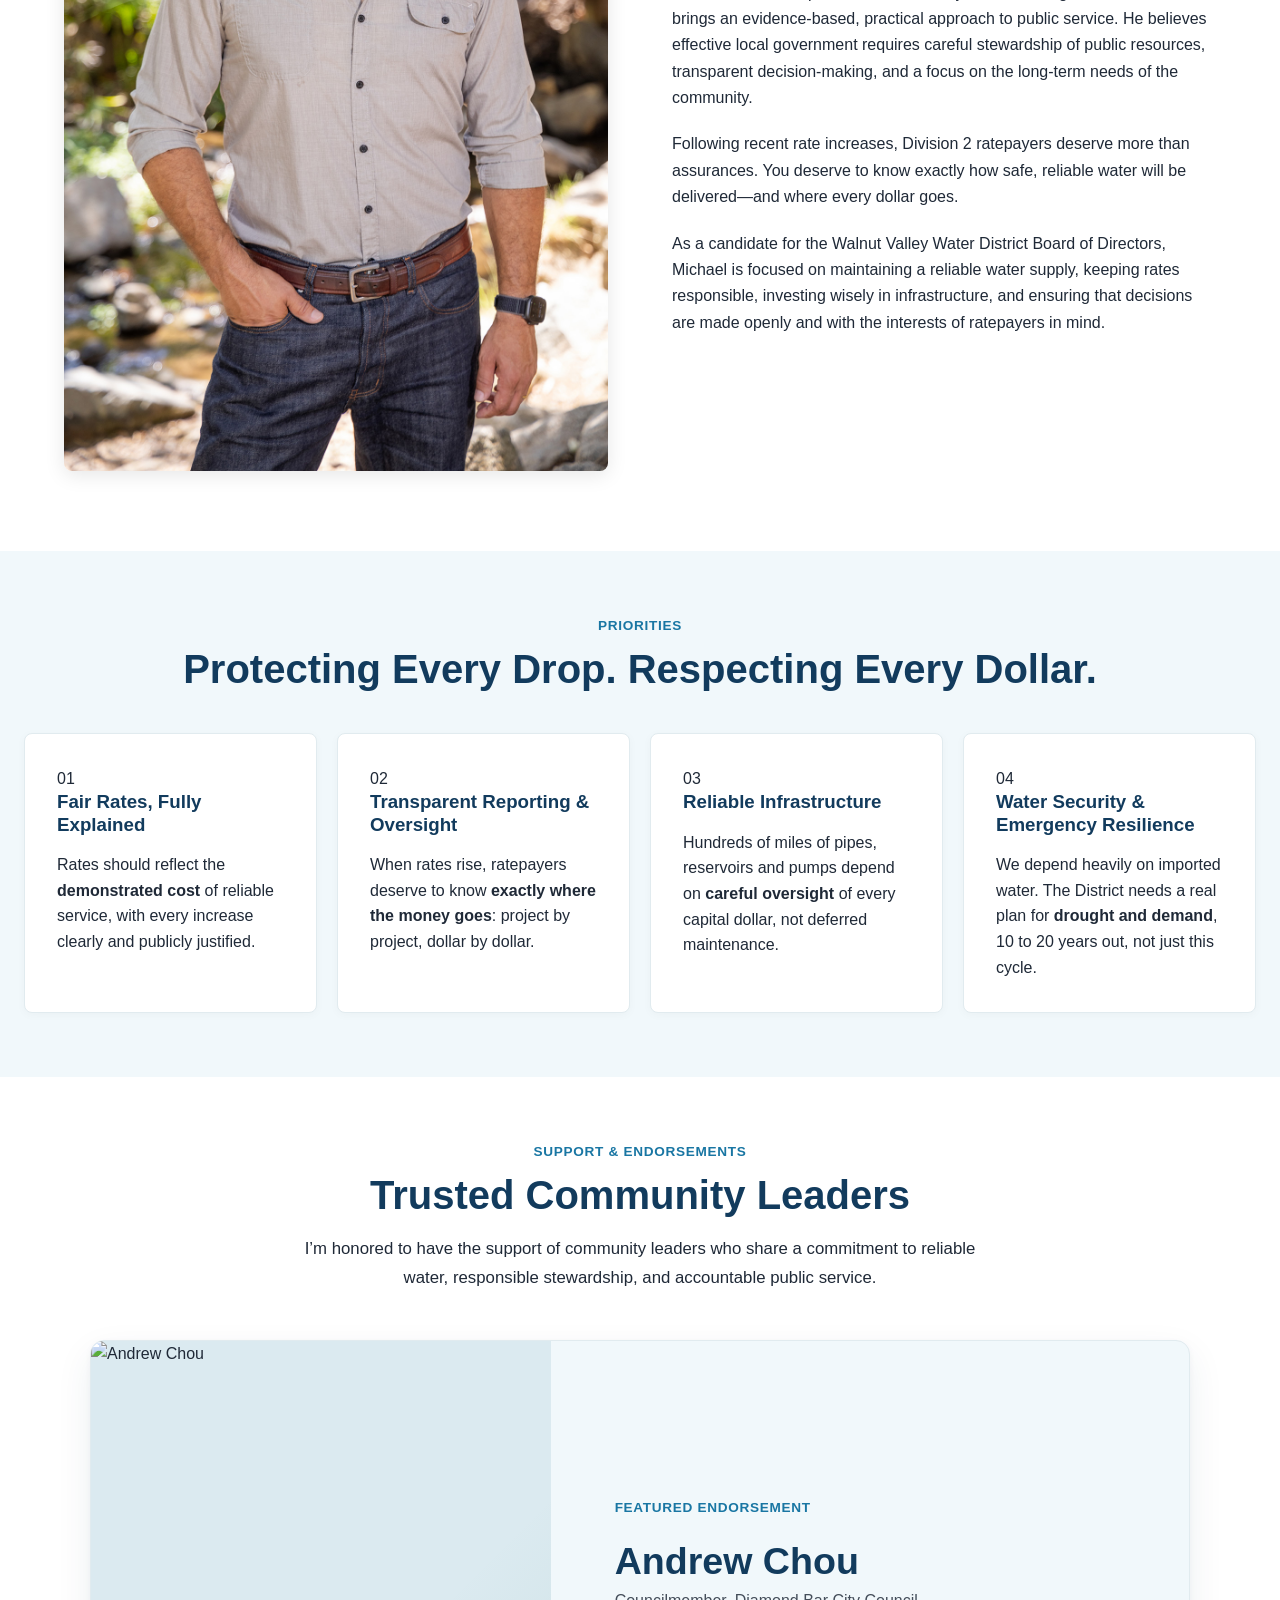
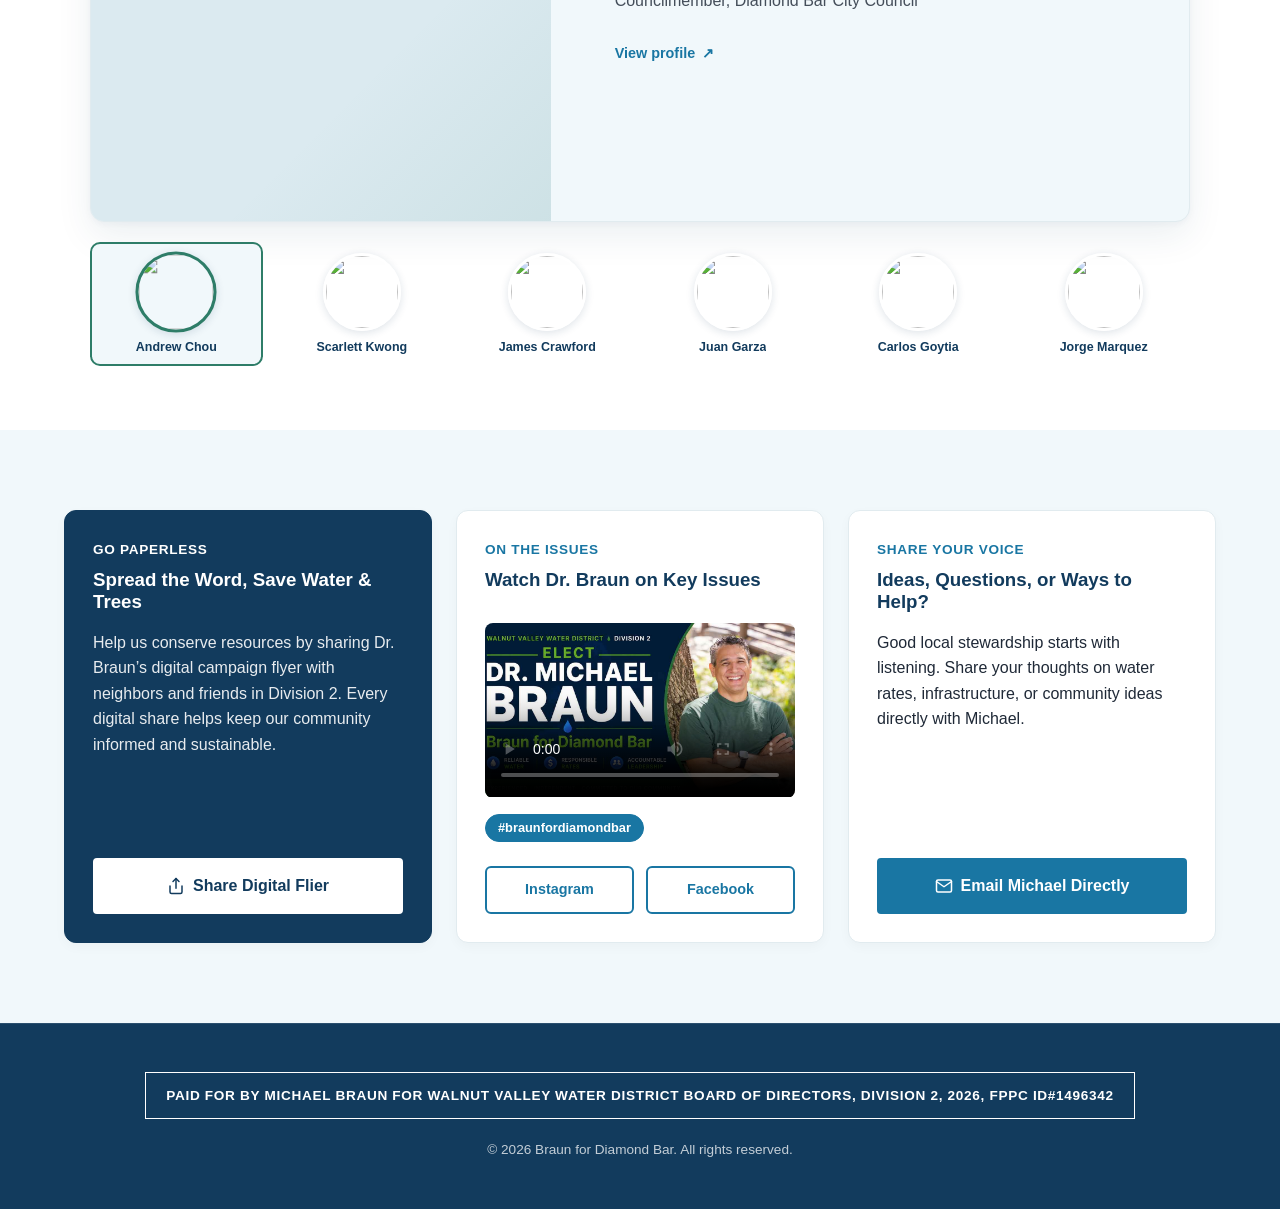
==== commit f246716e: "Add endorsements.js script with defer attribute" ====
--- a/index.html
+++ b/index.html
@@ -469,5 +469,7 @@
 
   <!-- Deferred Instagram Embed Script (Must be at the very bottom) -->
   <script async src="https://www.instagram.com/embed.js" defer></script>
+  <script src="assets/js/endorsements.js" defer></script>
+
 </body>
 </html>
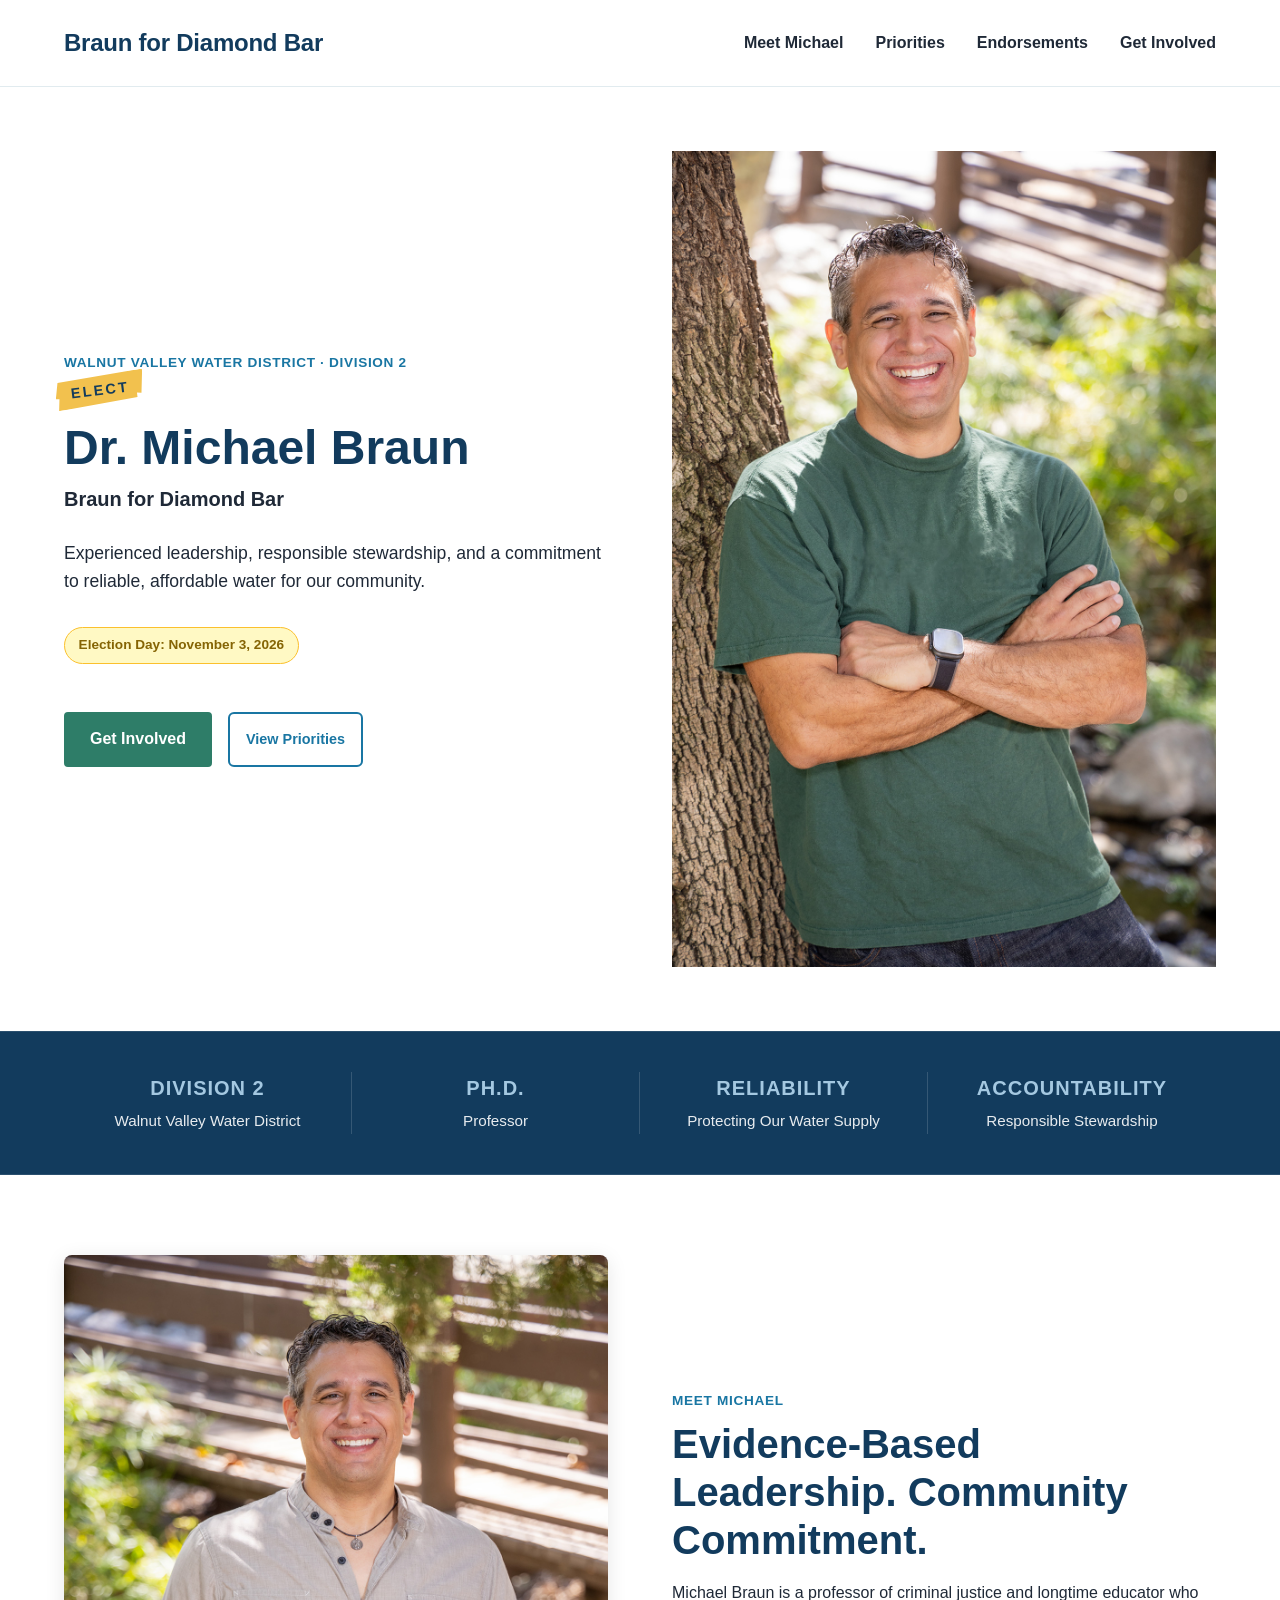
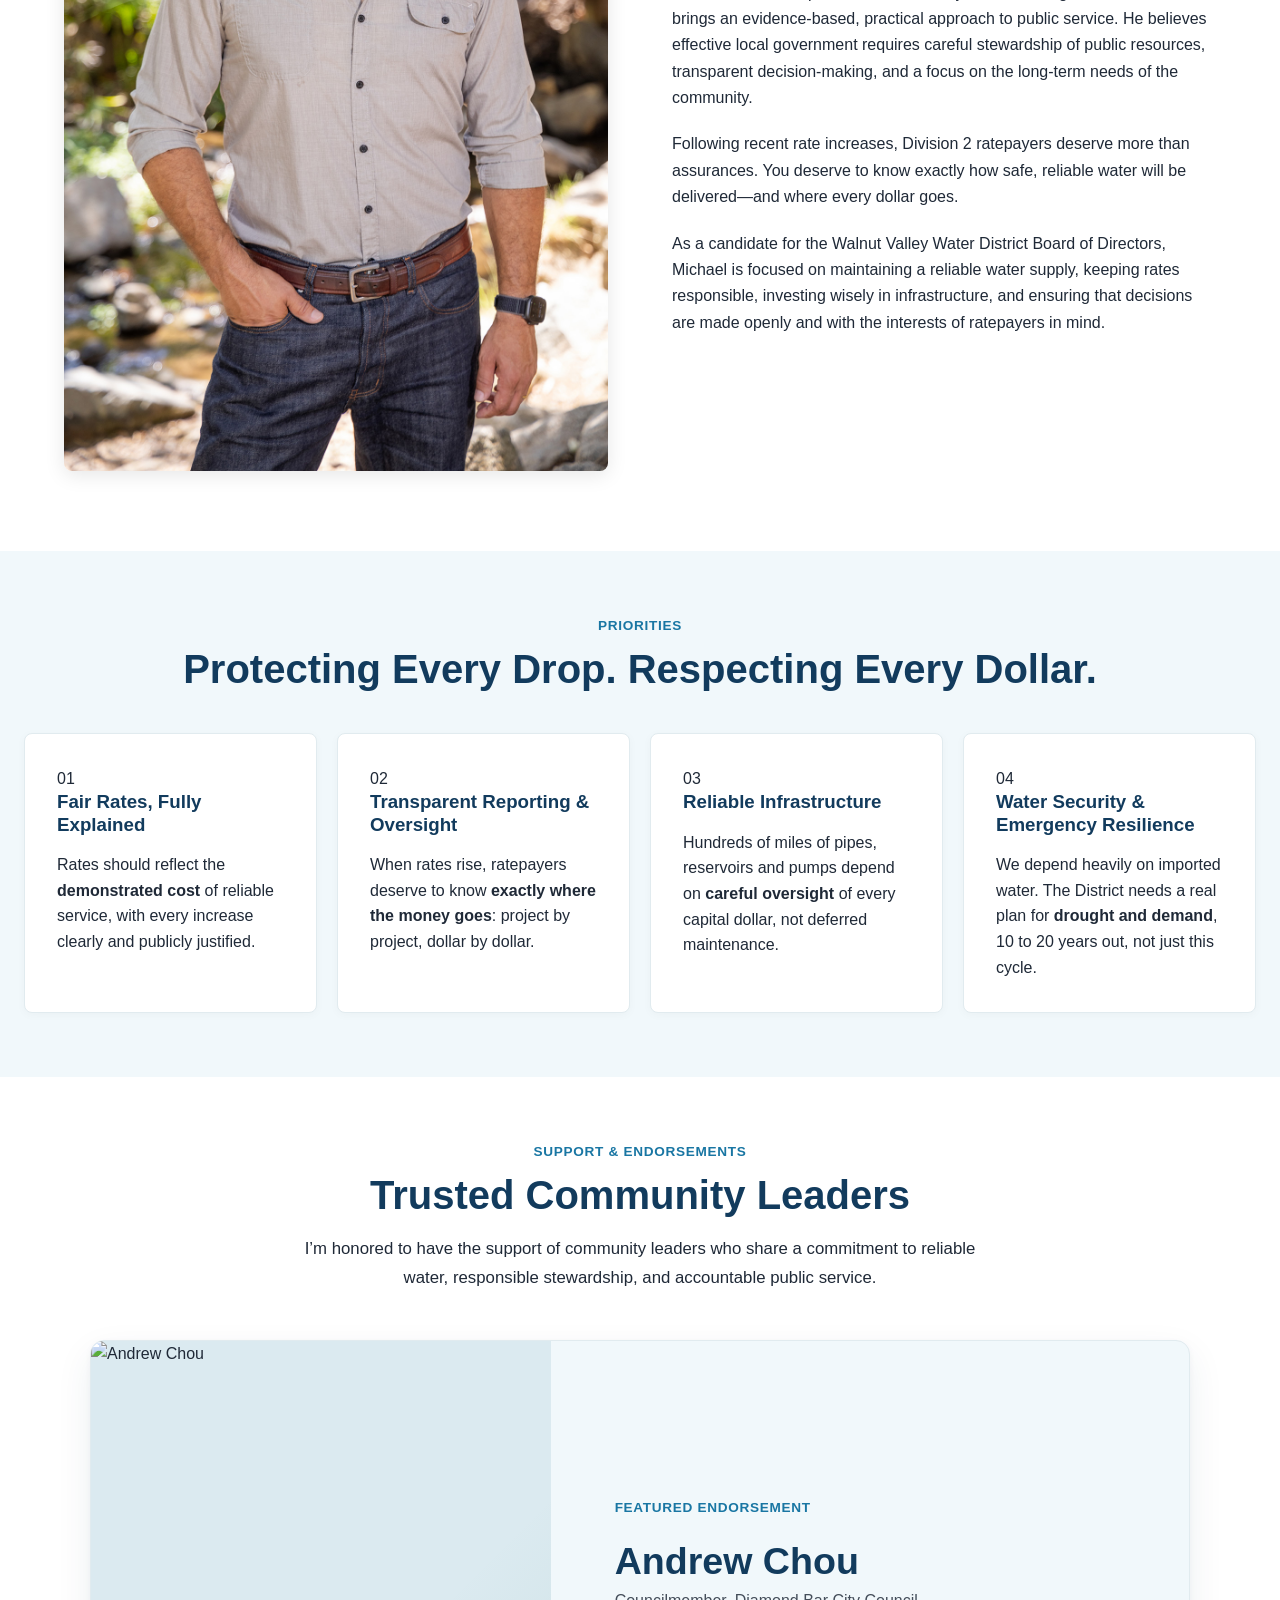
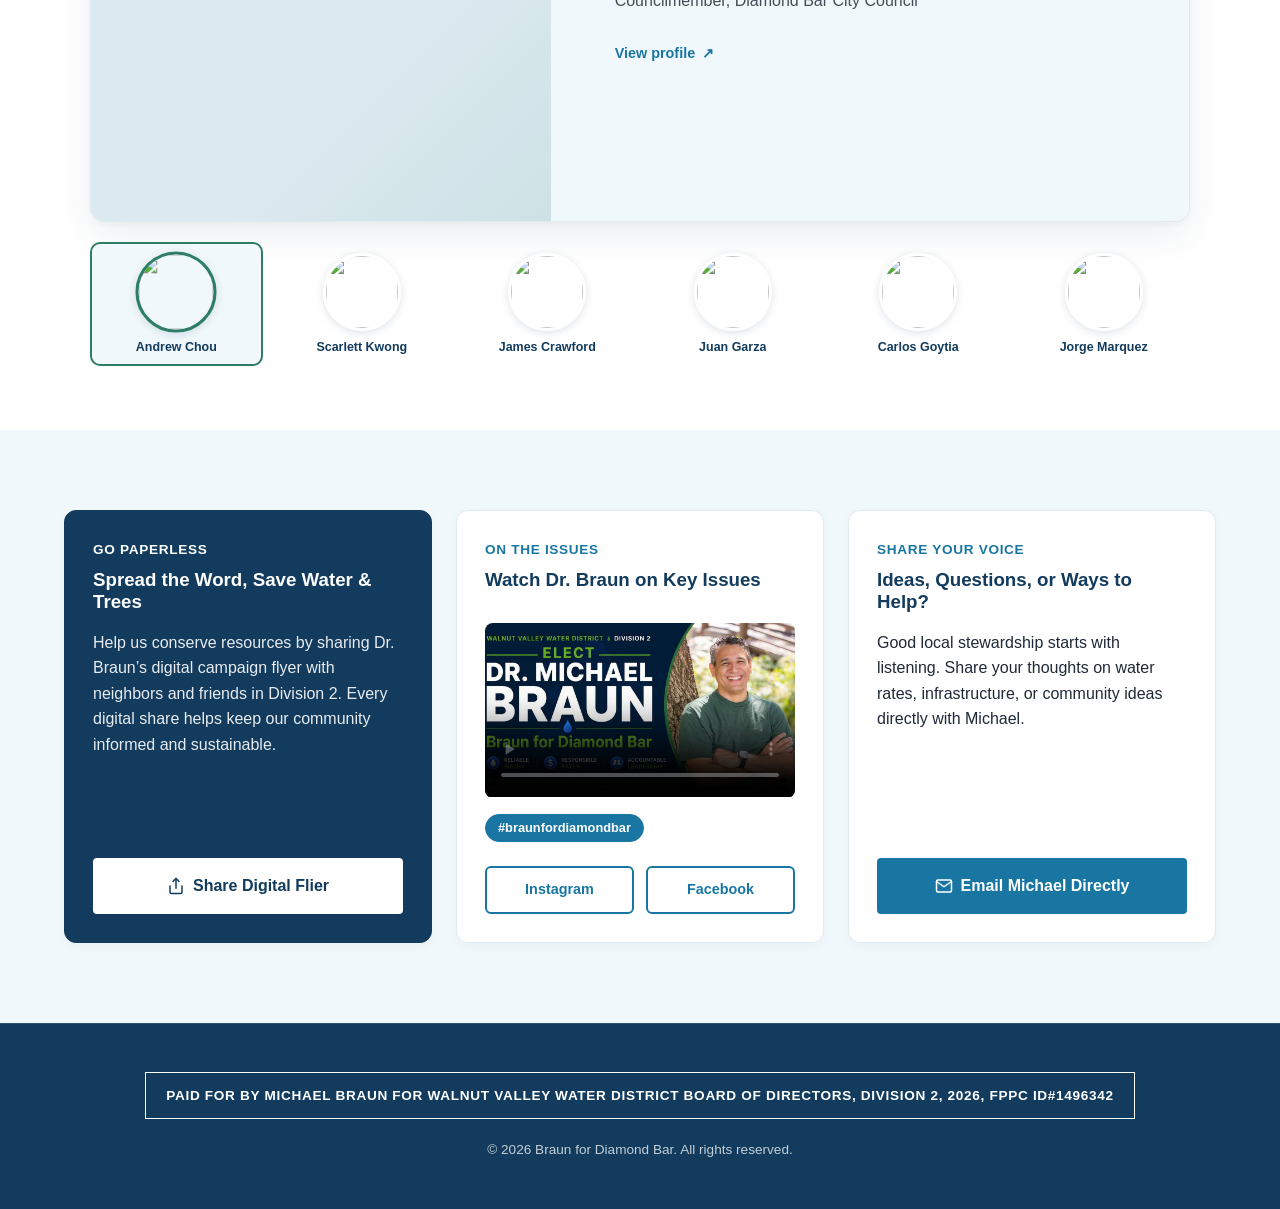
==== commit 57890308: "Fix site JS and consolidate endorsement interactions" ====
--- a/index.html
+++ b/index.html
@@ -42,7 +42,7 @@
       <span>Braun for Diamond Bar</span>
     </a>
     
-    <nav class="site-nav">
+    <nav id="site-nav" class="site-nav">
       <ul>
         <li><a href="#meet-michael">Meet Michael</a></li>
         <li><a href="#priorities">Priorities</a></li>
@@ -51,7 +51,7 @@
       </ul>
     </nav>
 
-    <button class="mobile-menu-toggle" aria-label="Toggle navigation">
+    <button id="mobile-toggle" class="mobile-menu-toggle" type="button" aria-label="Open navigation" aria-controls="site-nav" aria-expanded="false">
       ☰
     </button>
   </div>
@@ -182,7 +182,7 @@
           >
         </div>
 
-        <div class="featured-endorsement__content">
+        <div class="featured-endorsement__content" aria-live="polite">
           <span class="kicker">FEATURED ENDORSEMENT</span>
 
           <!-- Hidden automatically until an actual quote is supplied -->
@@ -460,16 +460,9 @@
   </div>
 </footer>
 
-  <!-- Mobile Menu Toggle -->
-  <script>
-    document.getElementById('mobile-toggle').addEventListener('click', function() {
-      document.getElementById('site-nav').classList.toggle('active');
-    });
-  </script>
-
-  <!-- Deferred Instagram Embed Script (Must be at the very bottom) -->
+  <!-- Deferred scripts -->
   <script async src="https://www.instagram.com/embed.js" defer></script>
-  <script src="assets/js/endorsements.js" defer></script>
+  <script src="assets/js/site.js" defer></script>
 
 </body>
 </html>
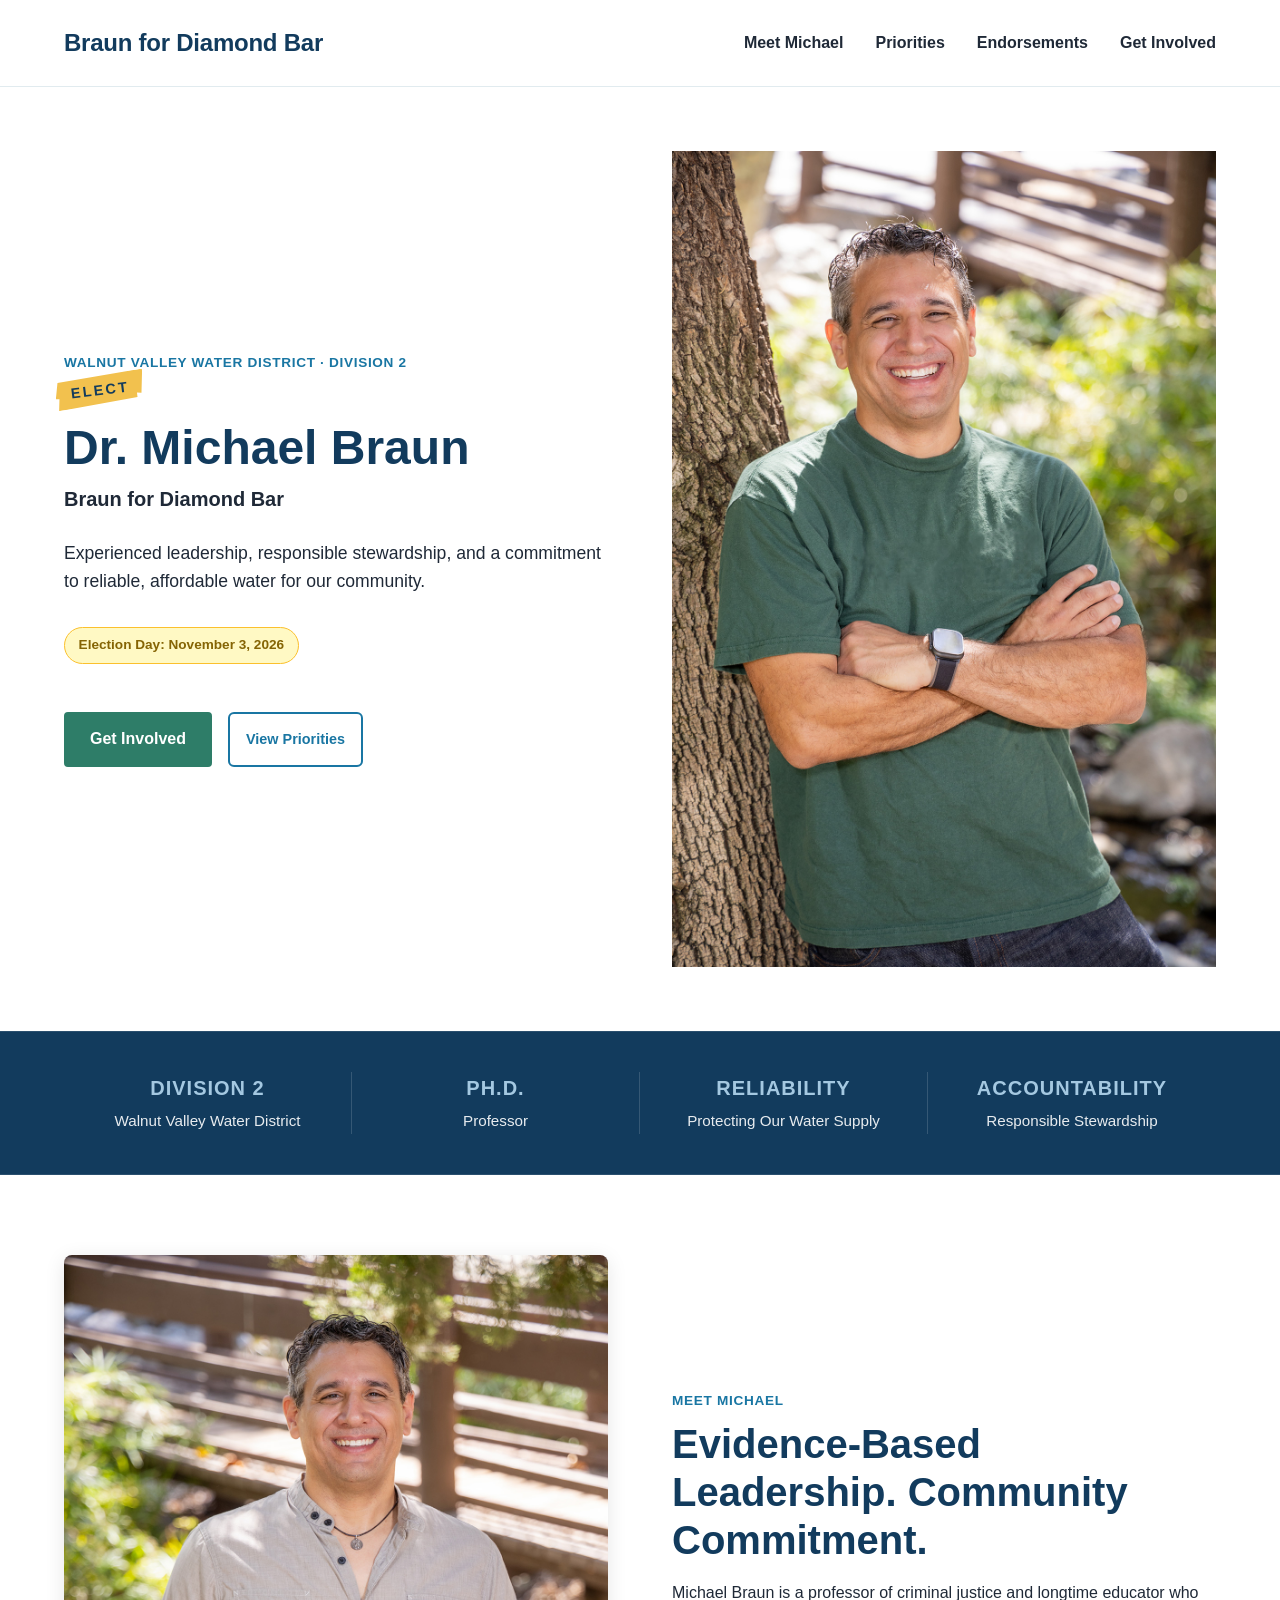
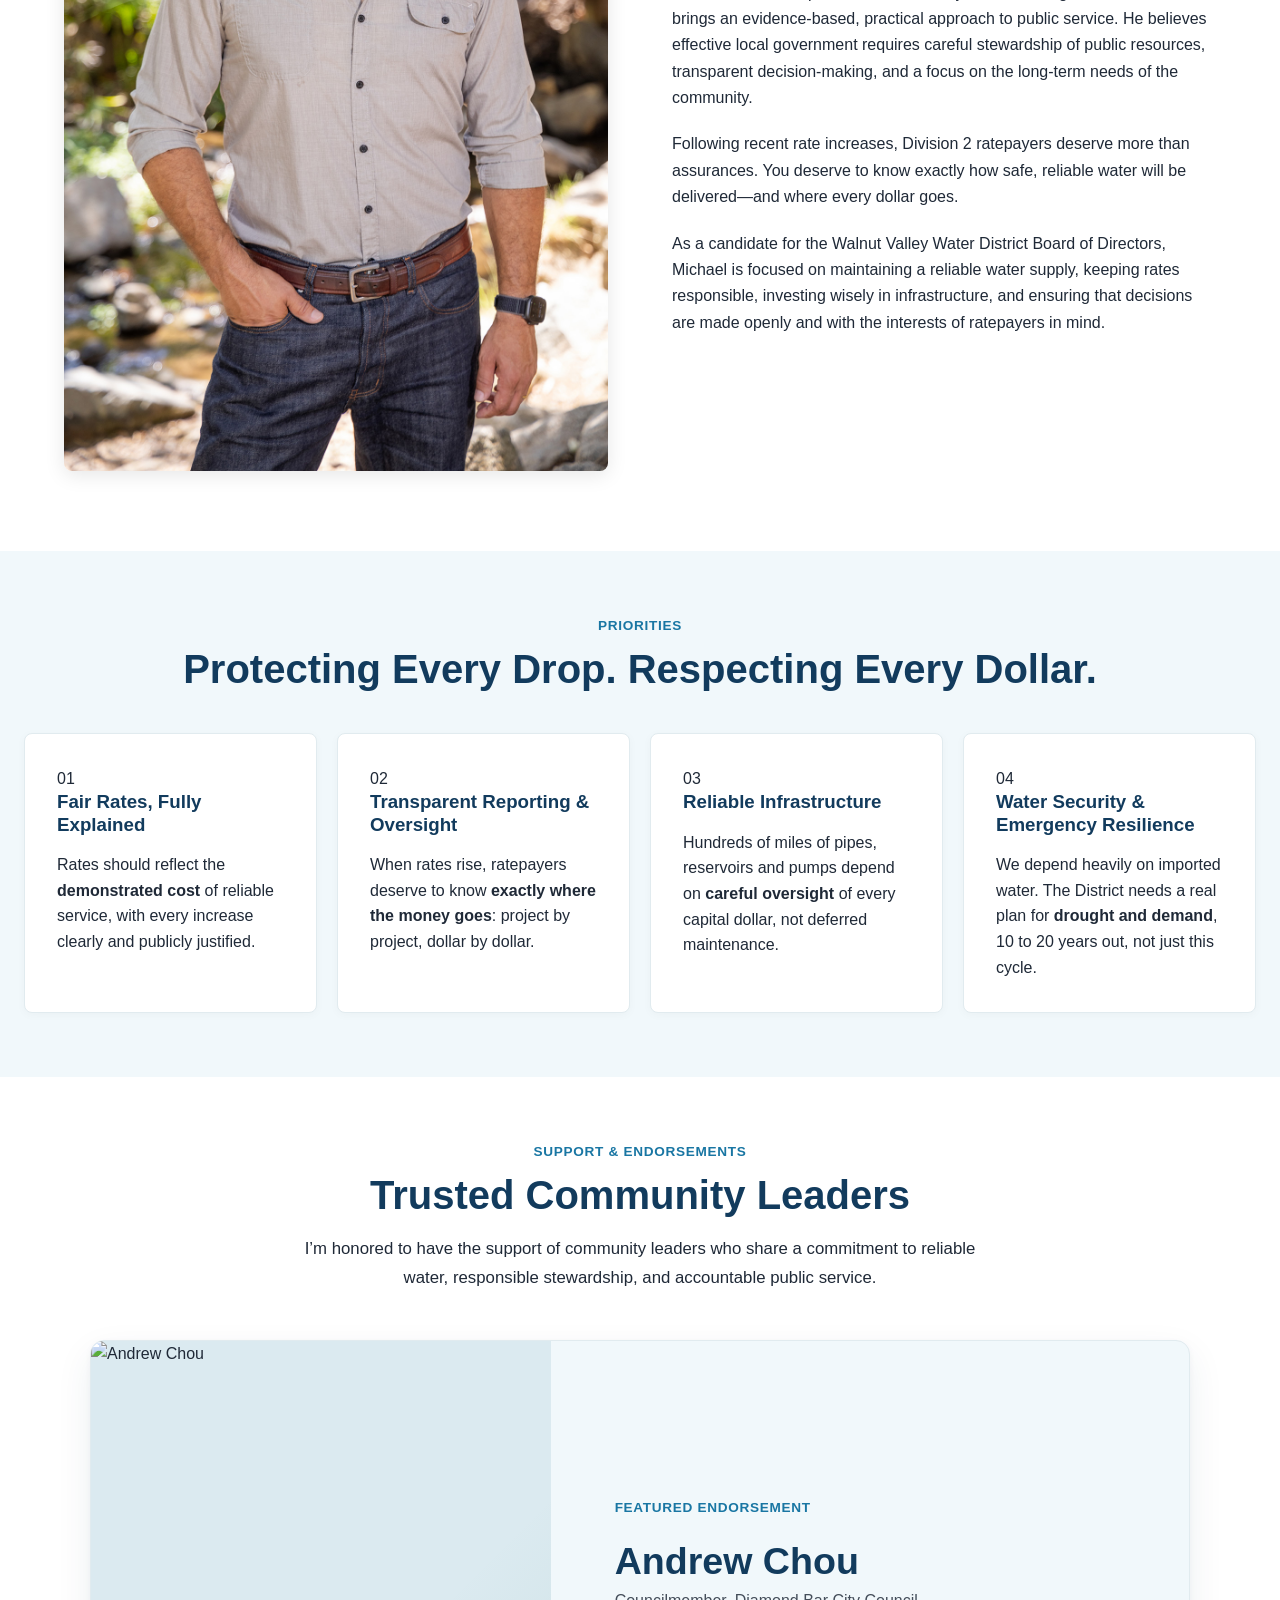
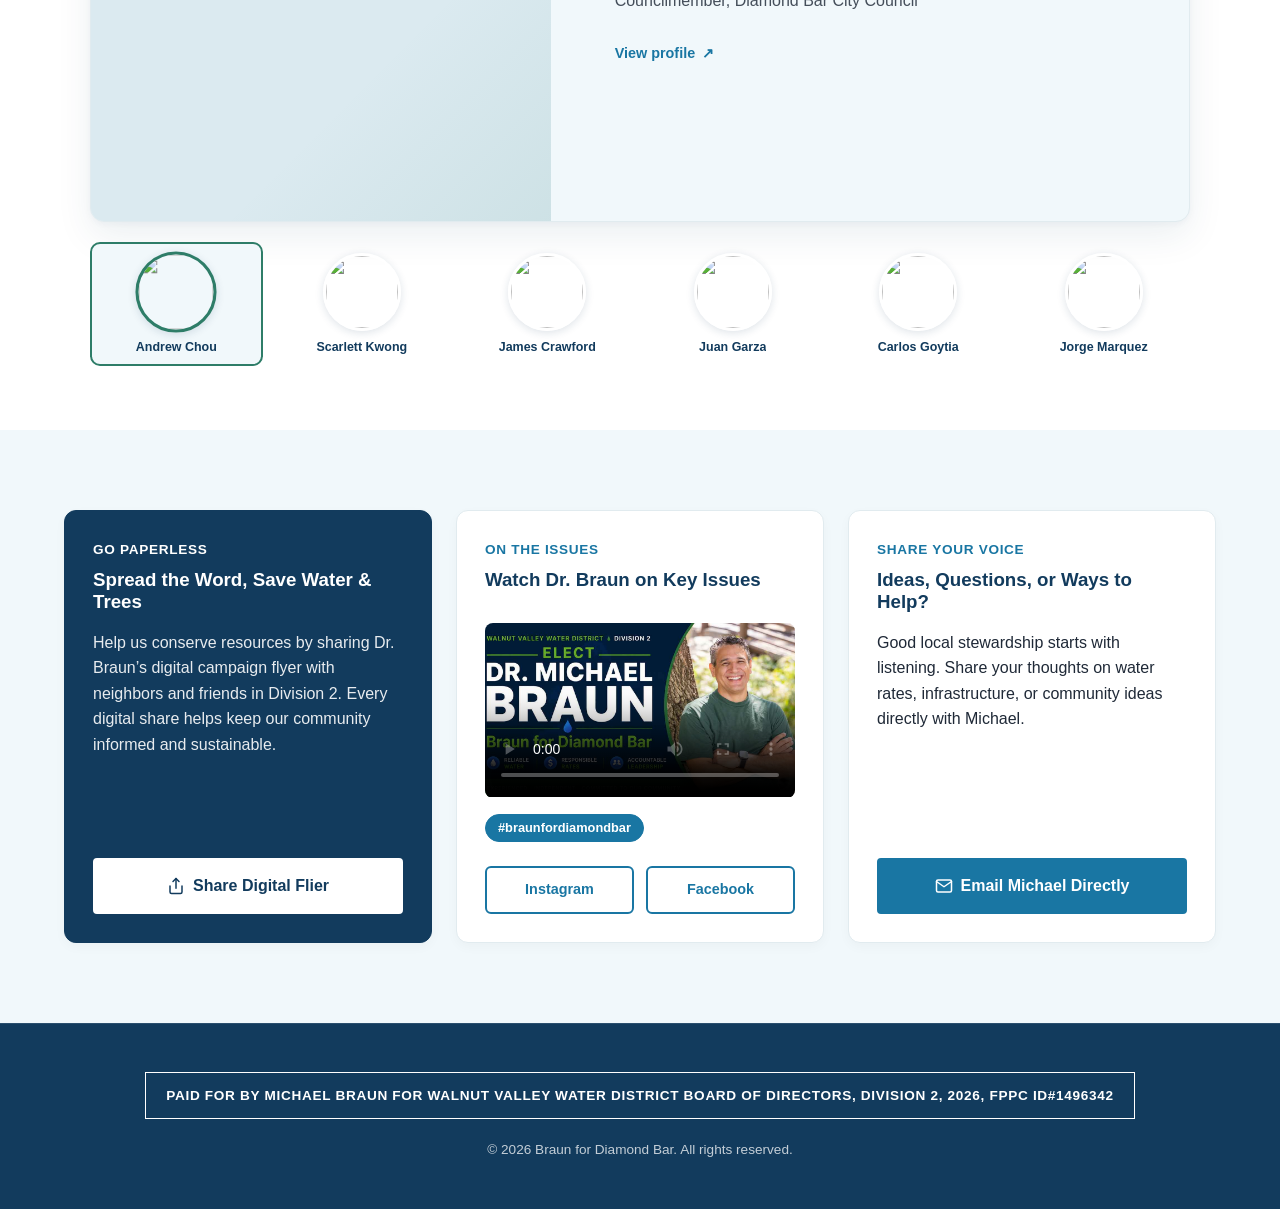
==== commit 3ed89ceb: "Update Carlos Goytia's profile link to Instagram" ====
--- a/index.html
+++ b/index.html
@@ -319,7 +319,7 @@
           data-alt="Carlos Goytia"
           data-name="Carlos Goytia"
           data-title="Vice President, Three Valleys Municipal Water District"
-          data-profile="https://www.threevalleys.com/board-of-directors/division-i">
+          data-profile="https://www.instagram.com/DirectorGoytiaTvmwd">
 
           <span class="endorsement-selector__photo">
             <img
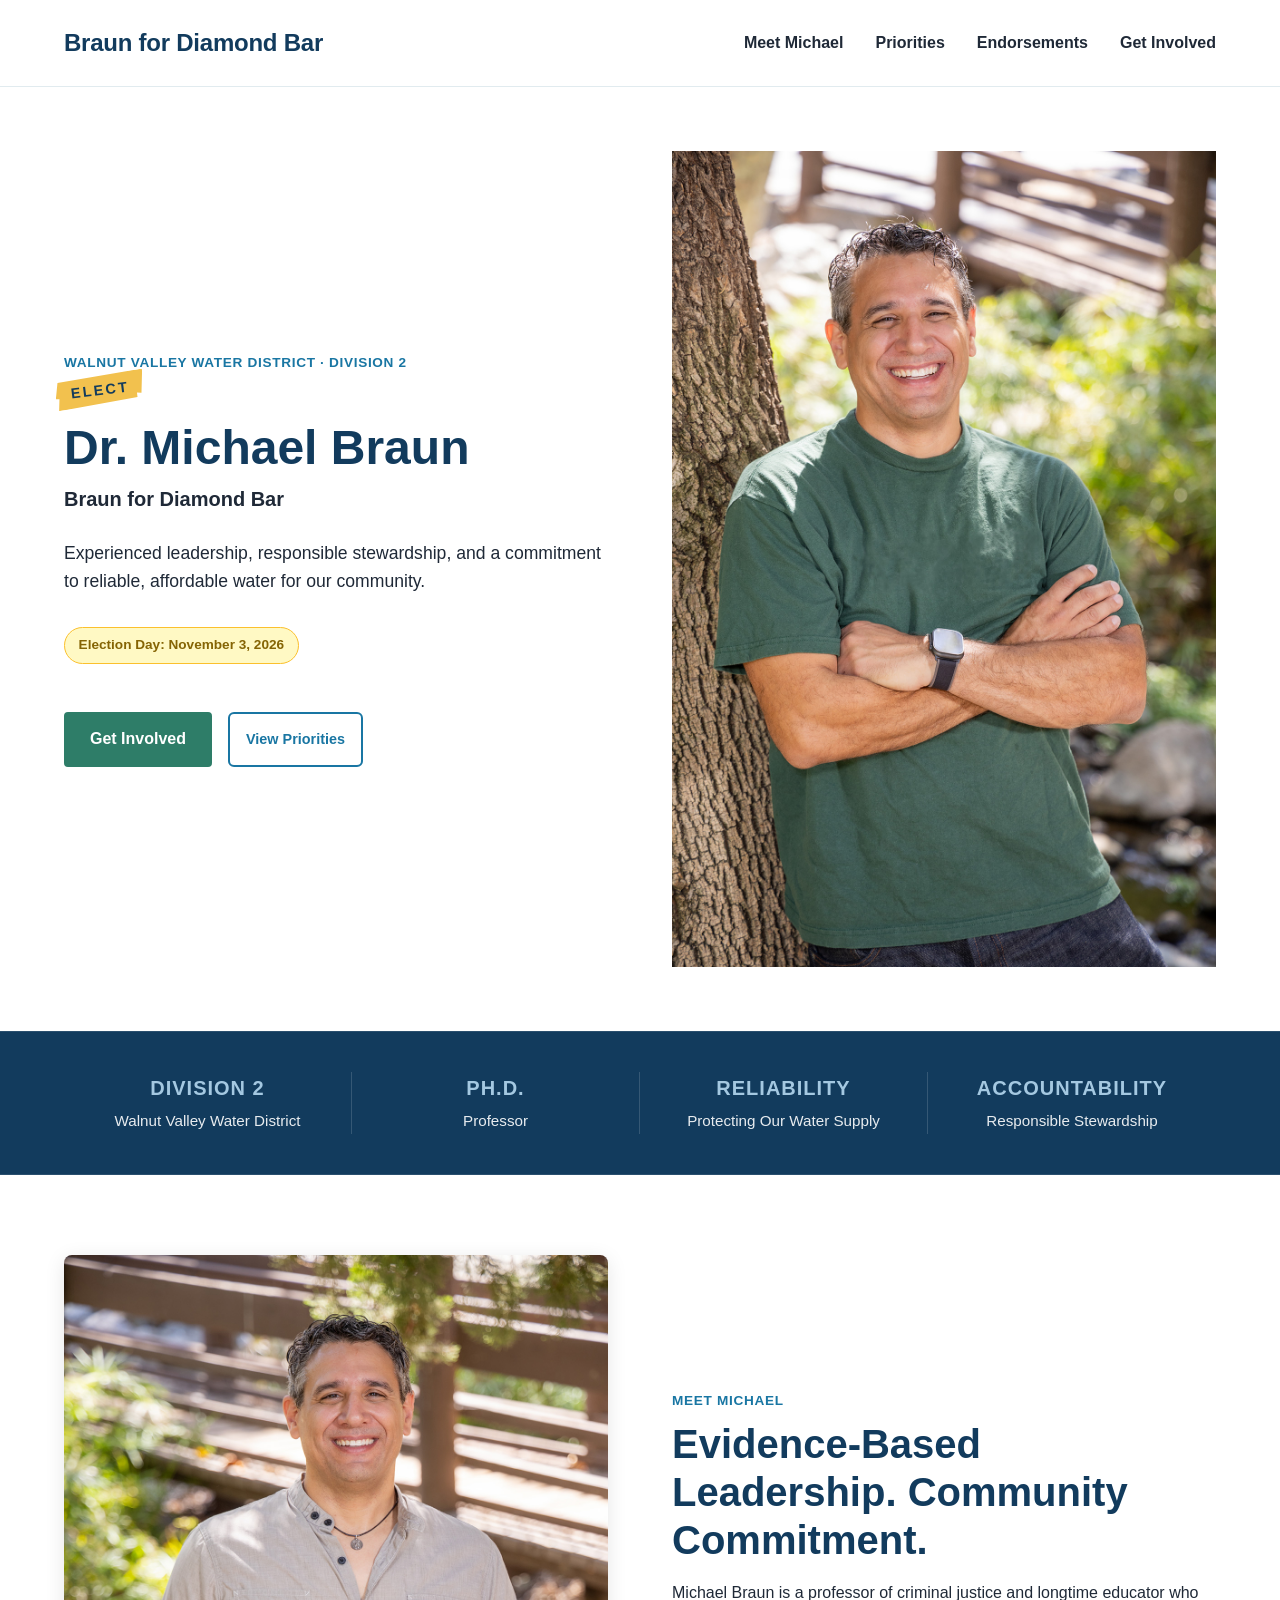
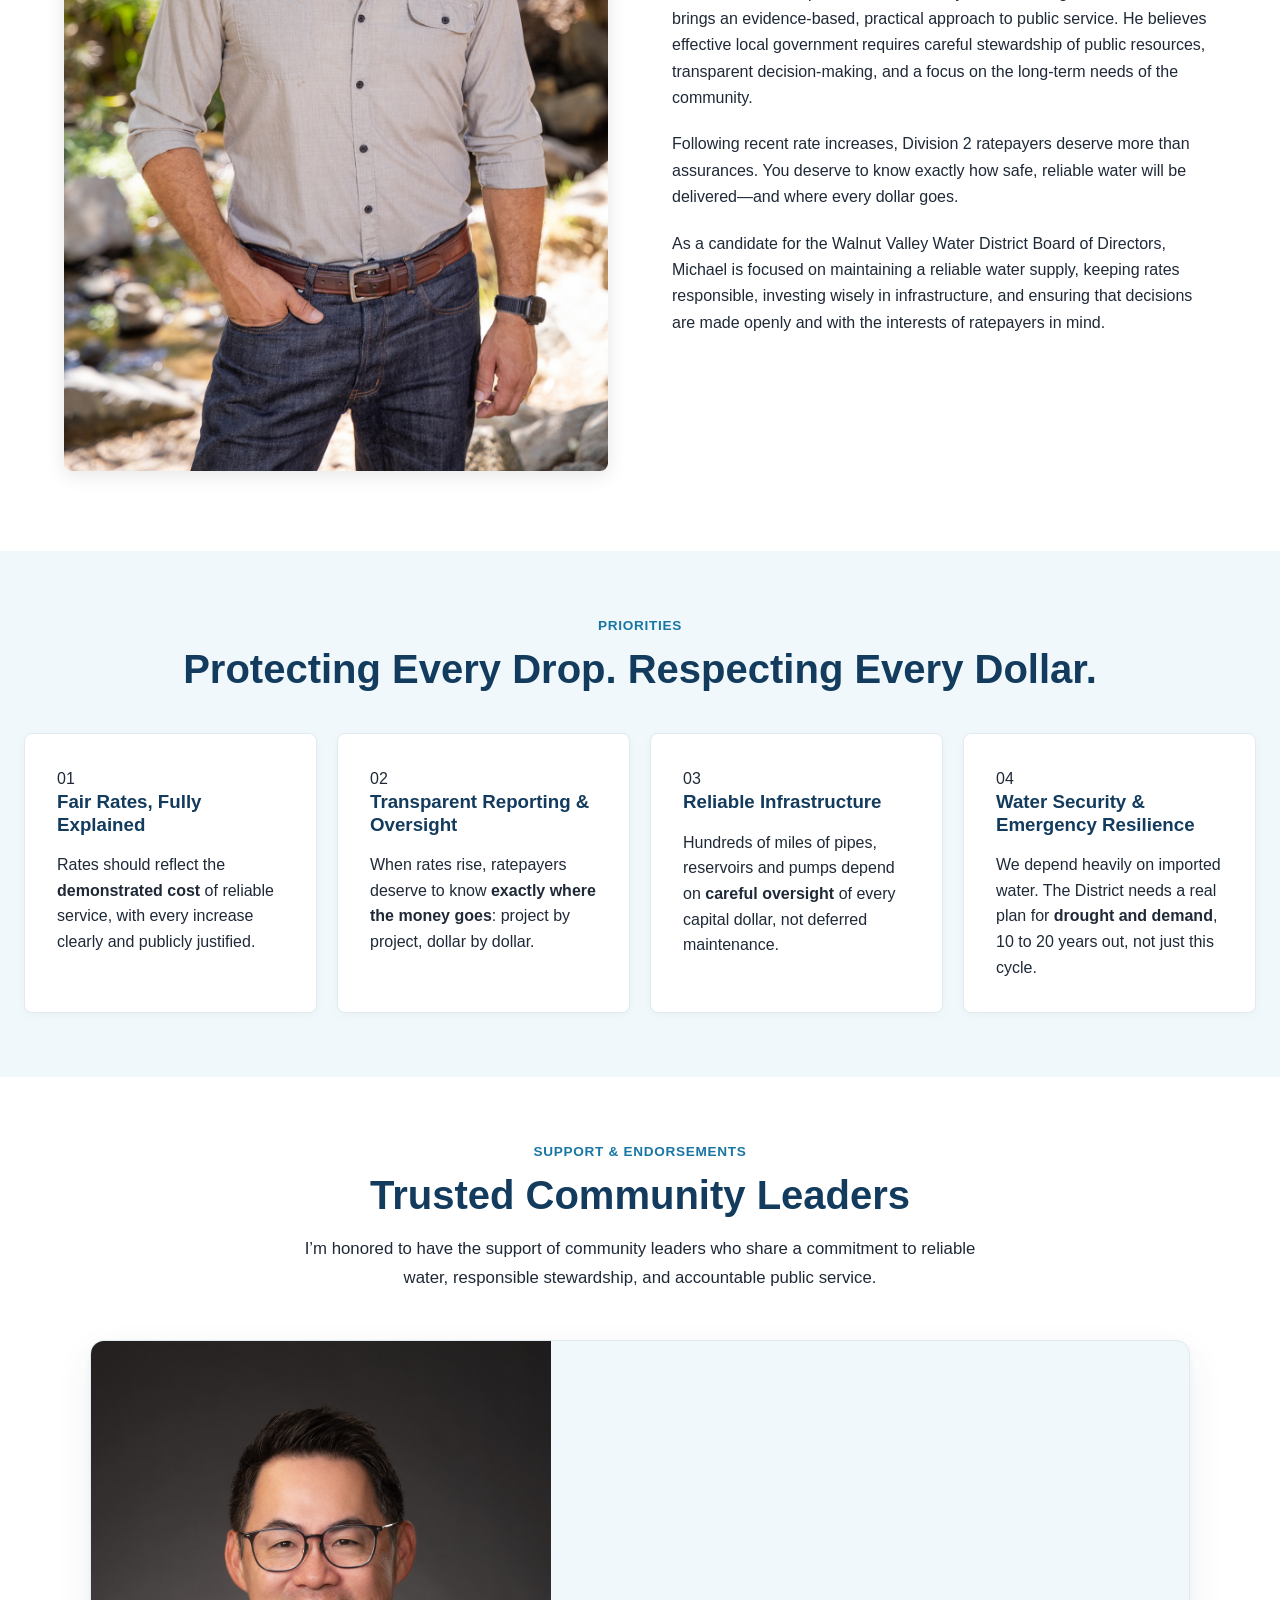
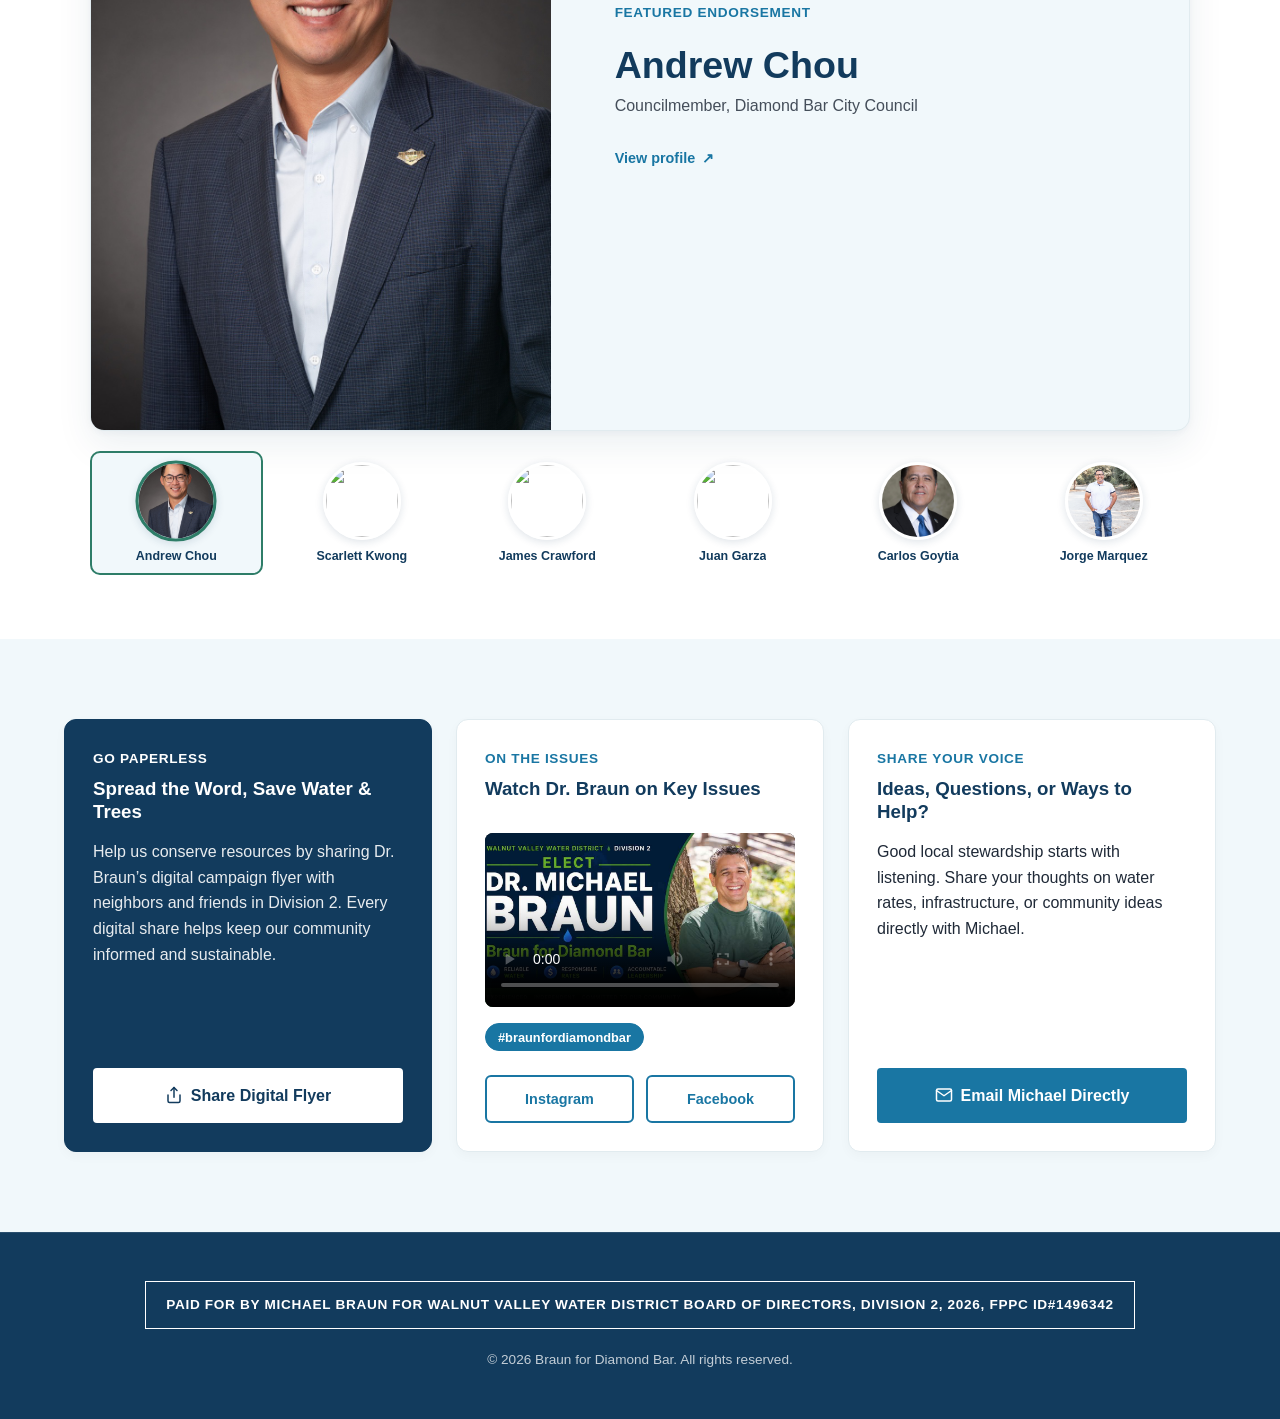
==== commit e209c147: "Correct spelling of 'Flyer' in email link" ====
--- a/index.html
+++ b/index.html
@@ -374,9 +374,9 @@
     <p>Help us conserve resources by sharing Dr. Braun’s digital campaign flyer with neighbors and friends in Division 2. Every digital share helps keep our community informed and sustainable.</p>
   </div>
   <!-- Opens a pre-filled email prompt -->
-  <a href="mailto:?subject=Dr.%20Michael%20Braun%20for%20Water%20Board&body=Hi%20there,%20I%20wanted%20to%20share%20Dr.%20Michael%20Braun%27s%20vision%20for%20our%20water%20district.%0A%0AView%20his%20digital%20campaign%20flier%20here:%20https://braunfordiamondbar.com/assets/docs/dr-michael-braun-water-district-flyer.pdf%0A%0ATo%20read%20his%20full%20platform%20and%20see%20community%20endorsements,%20visit:%20https://braunfordiamondbar.com" class="btn btn-primary btn-card-action">
+  <a href="mailto:?subject=Dr.%20Michael%20Braun%20for%20Water%20Board&body=Hi%20there,%20I%20wanted%20to%20share%20Dr.%20Michael%20Braun%27s%20vision%20for%20our%20water%20district.%0A%0AView%20his%20digital%20campaign%20flyer%20here:%20https://braunfordiamondbar.com/assets/docs/dr-michael-braun-water-district-flyer.pdf%0A%0ATo%20read%20his%20full%20platform%20and%20see%20community%20endorsements,%20visit:%20https://braunfordiamondbar.com" class="btn btn-primary btn-card-action">
     <svg width="18" height="18" viewBox="0 0 24 24" fill="none" stroke="currentColor" stroke-width="2" stroke-linecap="round" stroke-linejoin="round"><path d="M4 12v8a2 2 0 0 0 2 2h12a2 2 0 0 0 2-2v-8"></path><polyline points="16 6 12 2 8 6"></polyline><line x1="12" y1="2" x2="12" y2="15"></line></svg>
-    Share Digital Flier
+    Share Digital Flyer
   </a>
 </div>
 
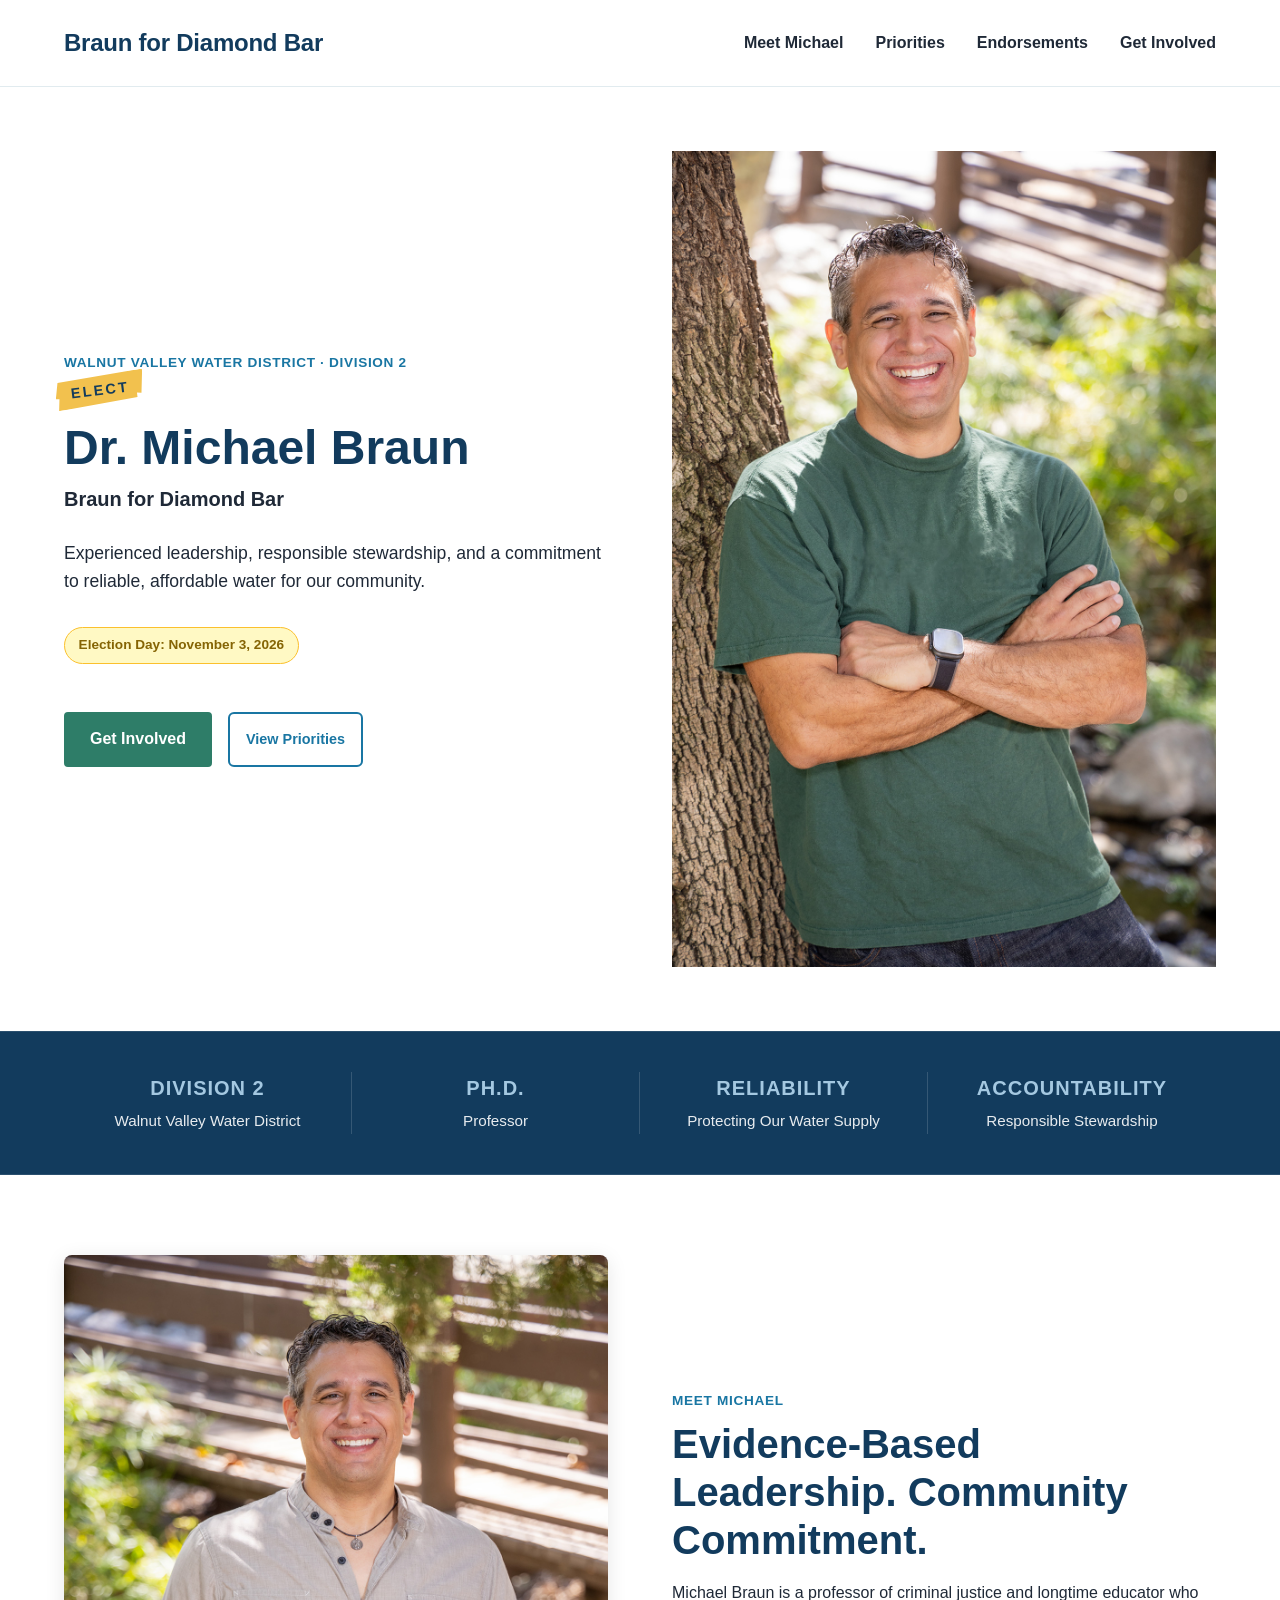
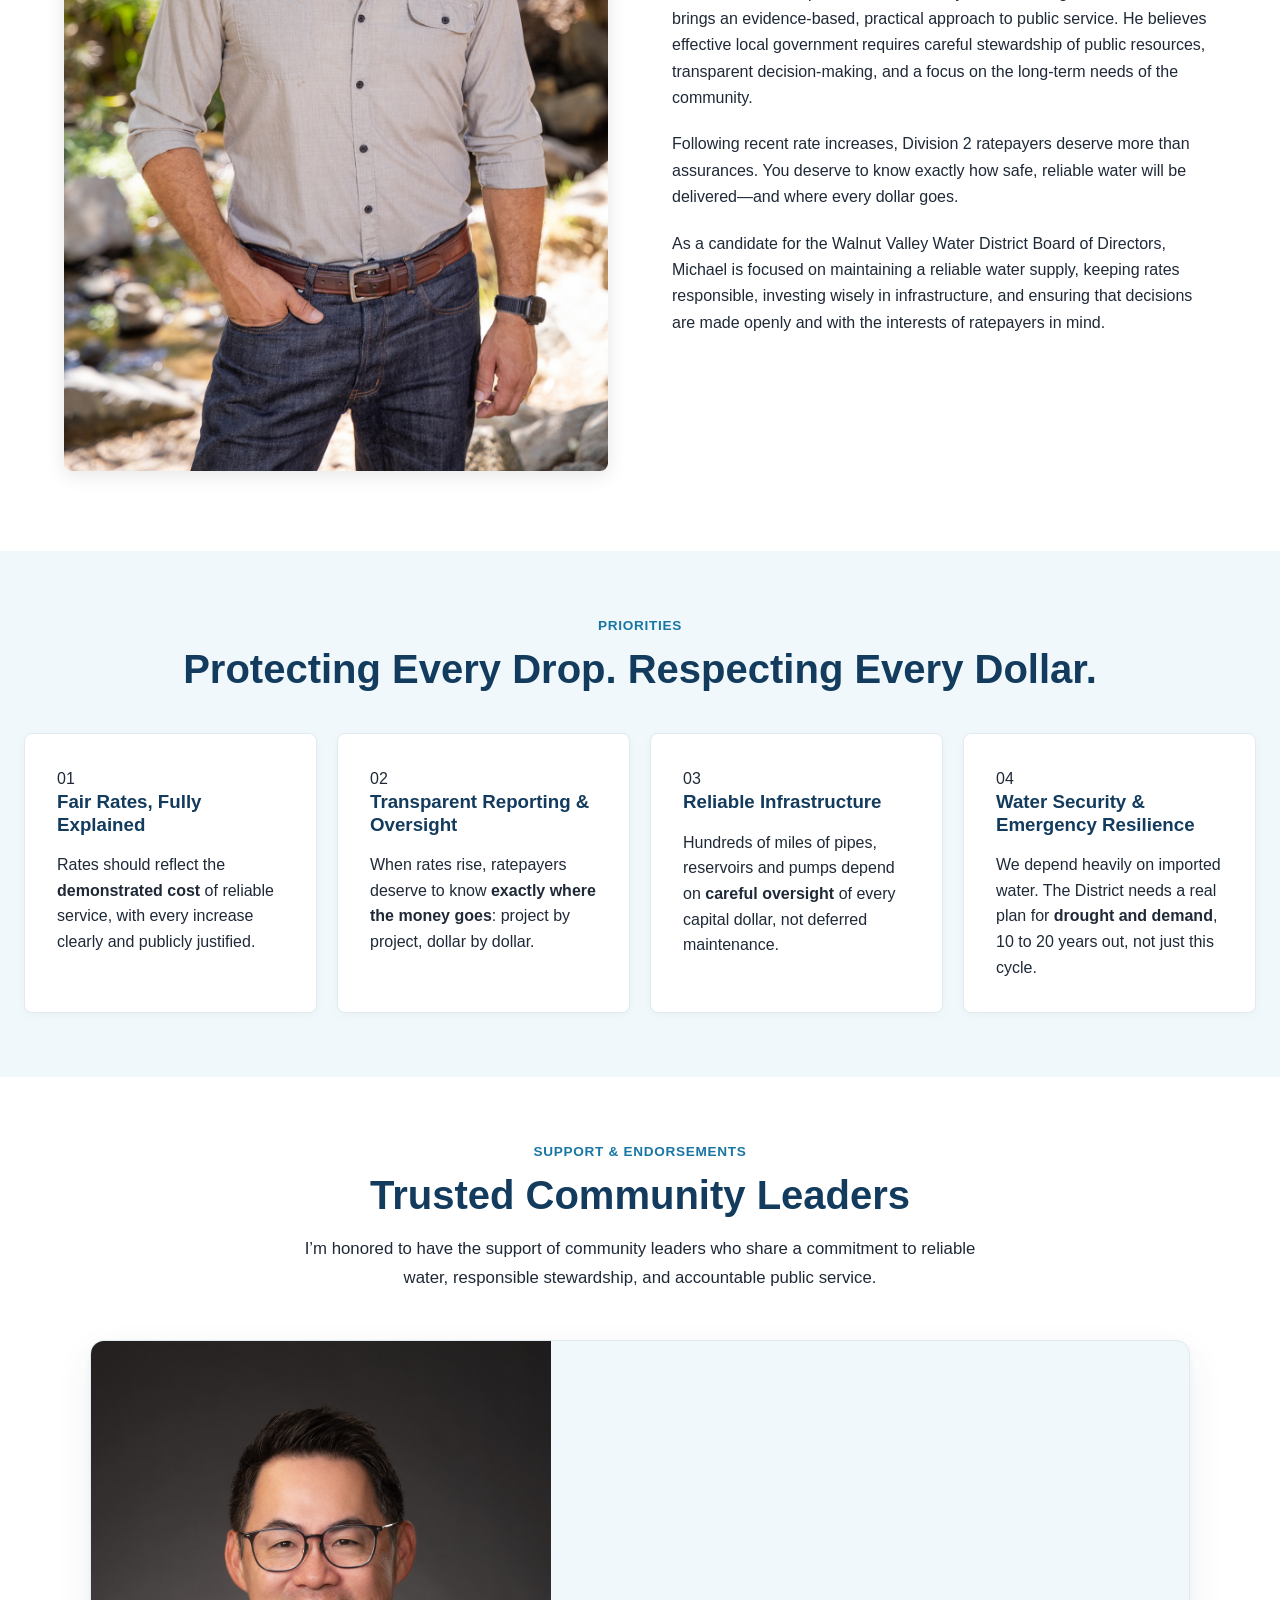
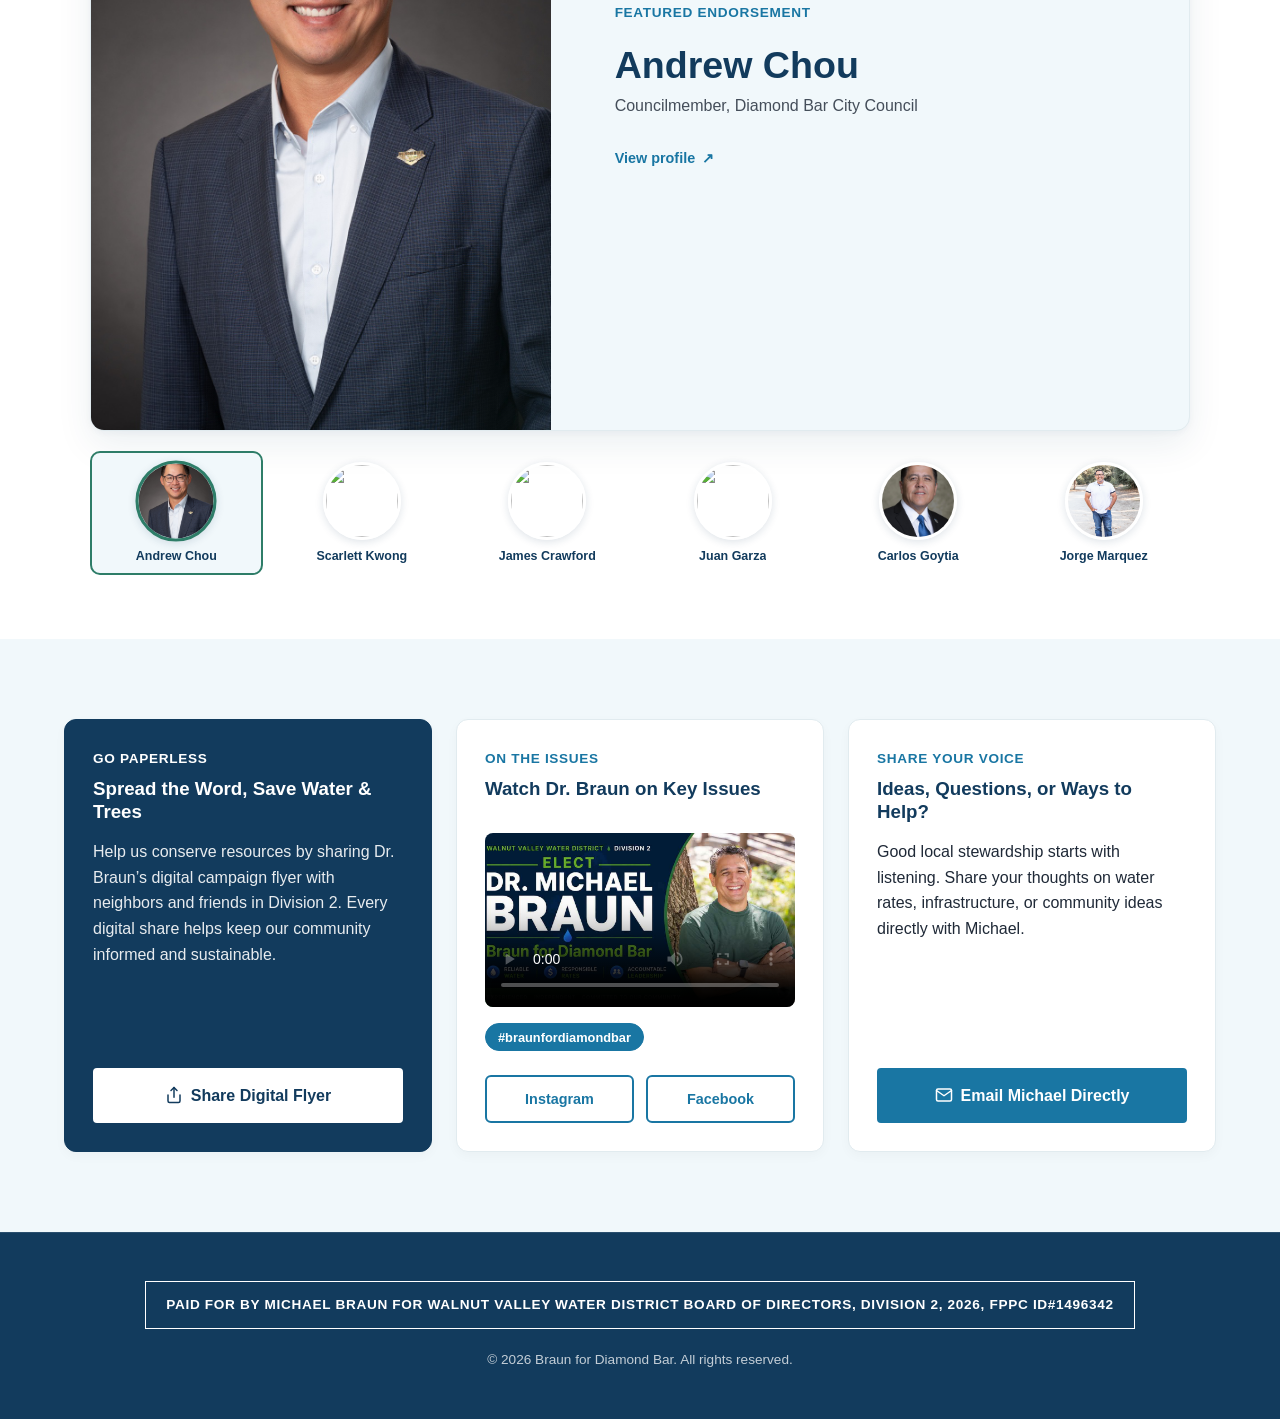
==== commit 6a156cfd: "Close main tag before footer section" ====
--- a/index.html
+++ b/index.html
@@ -447,6 +447,7 @@
     </div>
   </div>
 </section>
+</main>    
 
   <!-- Footer -->
 <footer class="site-footer">
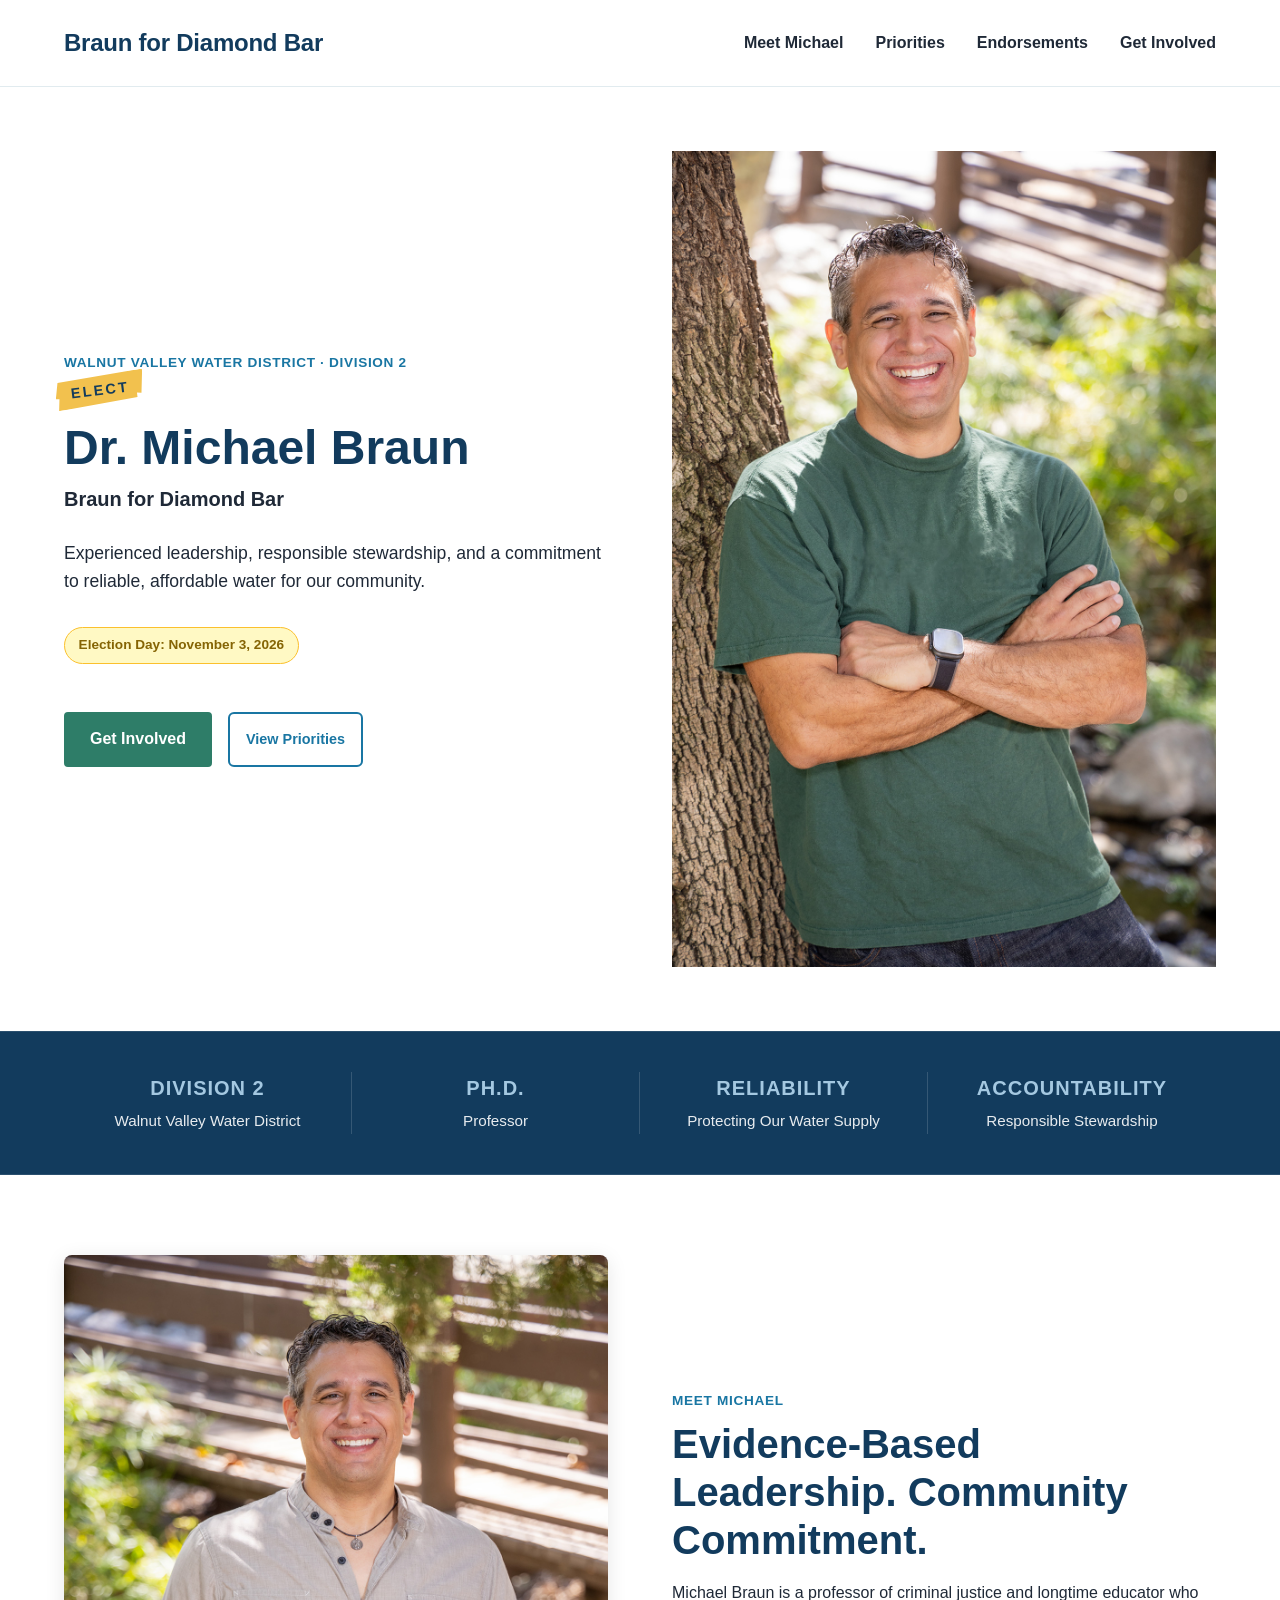
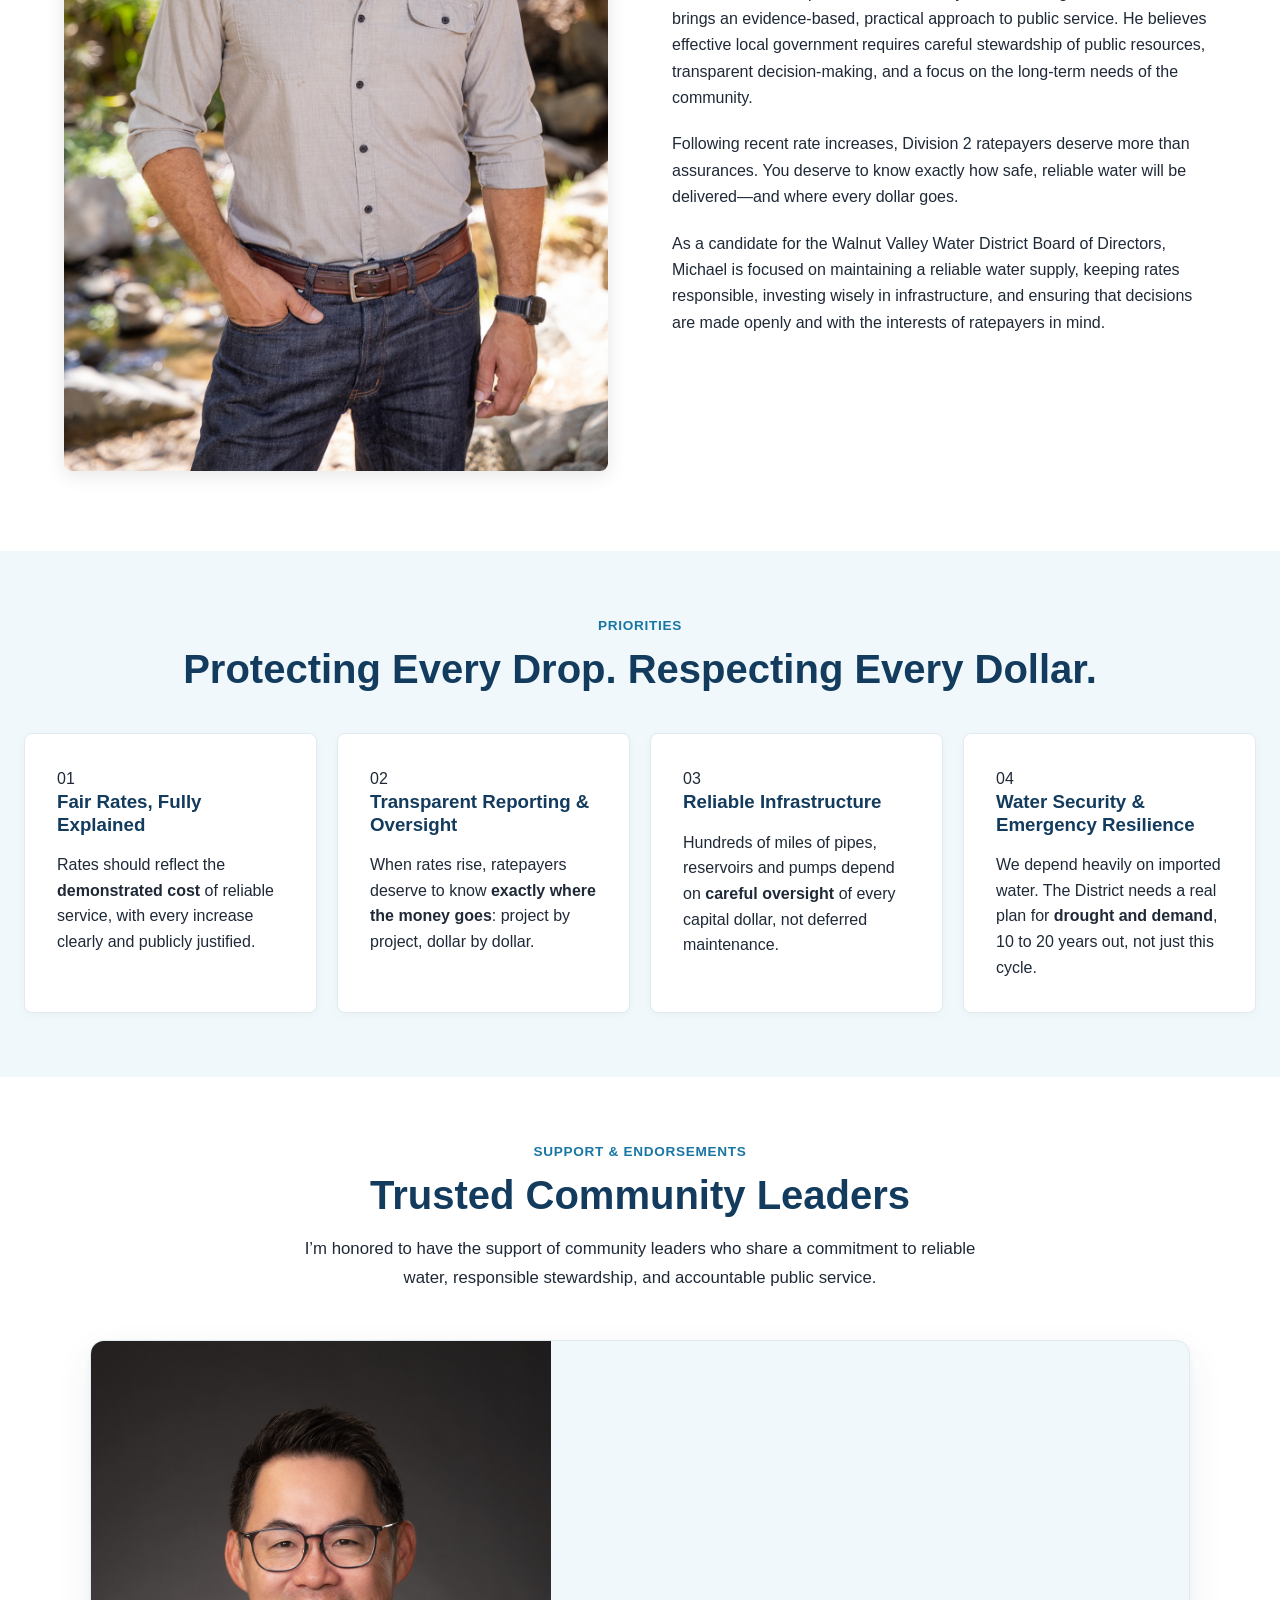
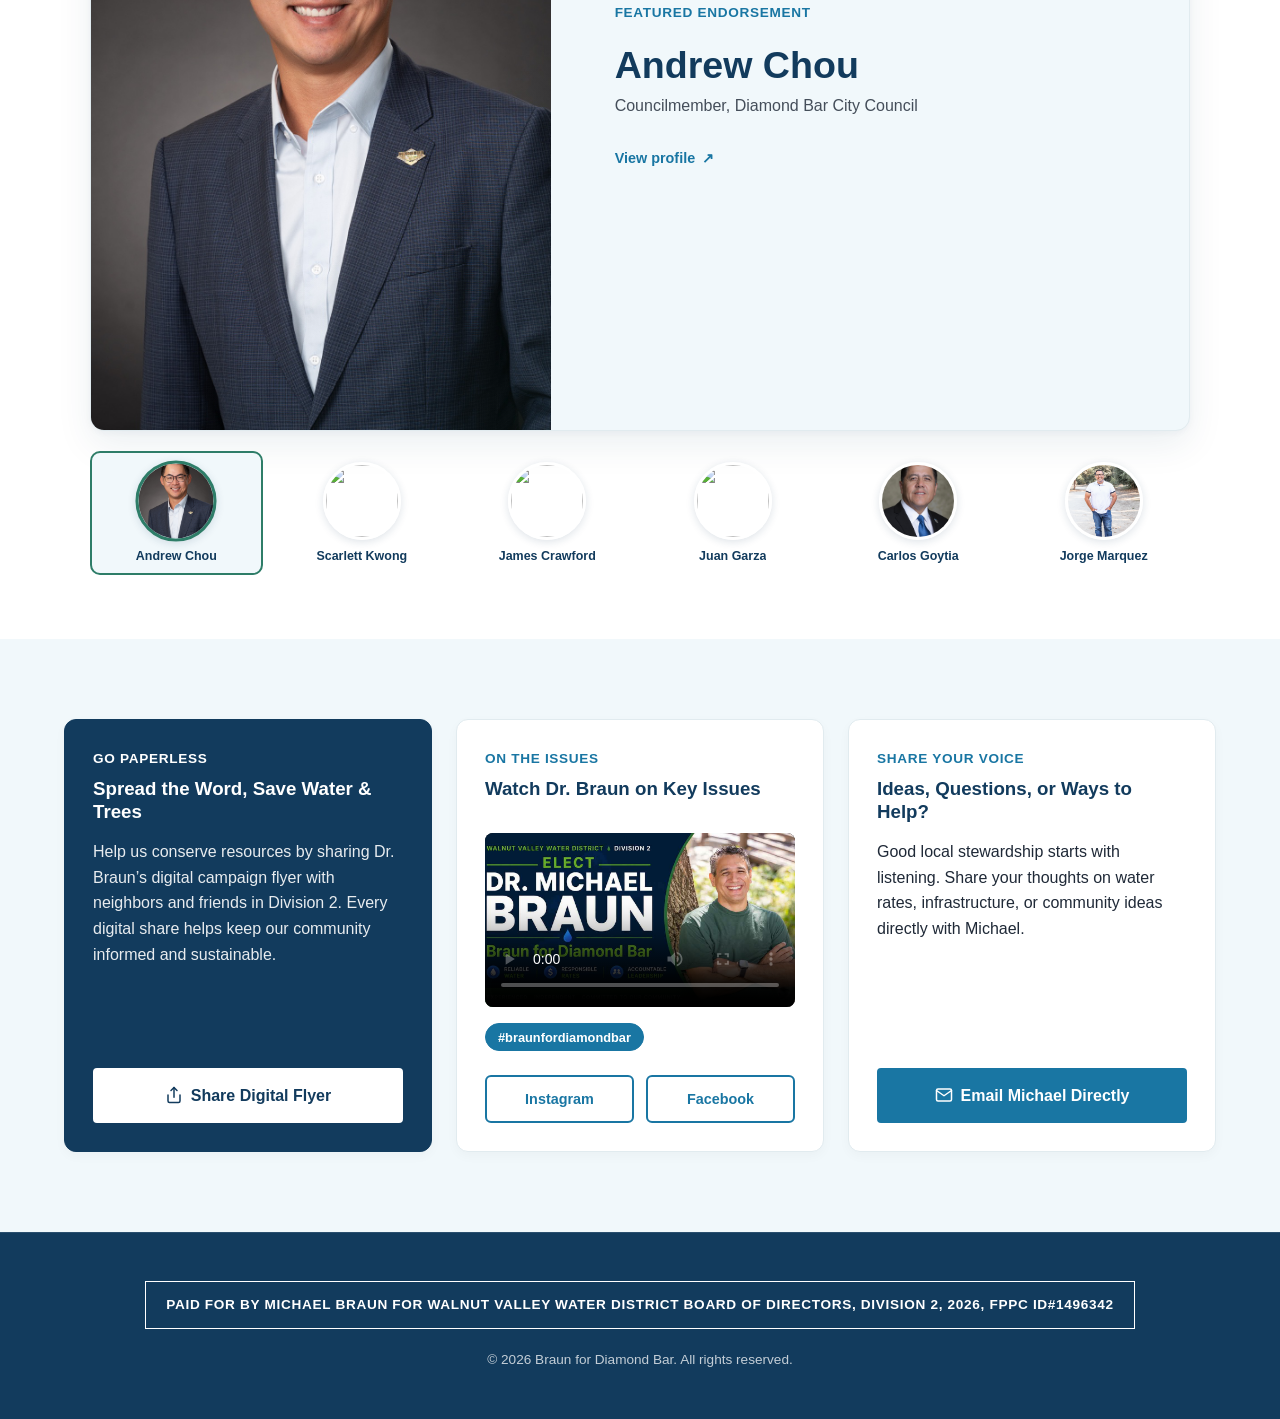
==== commit 7f4f0515: "Remove async attribute from Instagram embed script Removed the async attribute from the Instagram em" ====
--- a/index.html
+++ b/index.html
@@ -462,7 +462,6 @@
 </footer>
 
   <!-- Deferred scripts -->
-  <script async src="https://www.instagram.com/embed.js" defer></script>
   <script src="assets/js/site.js" defer></script>
 
 </body>
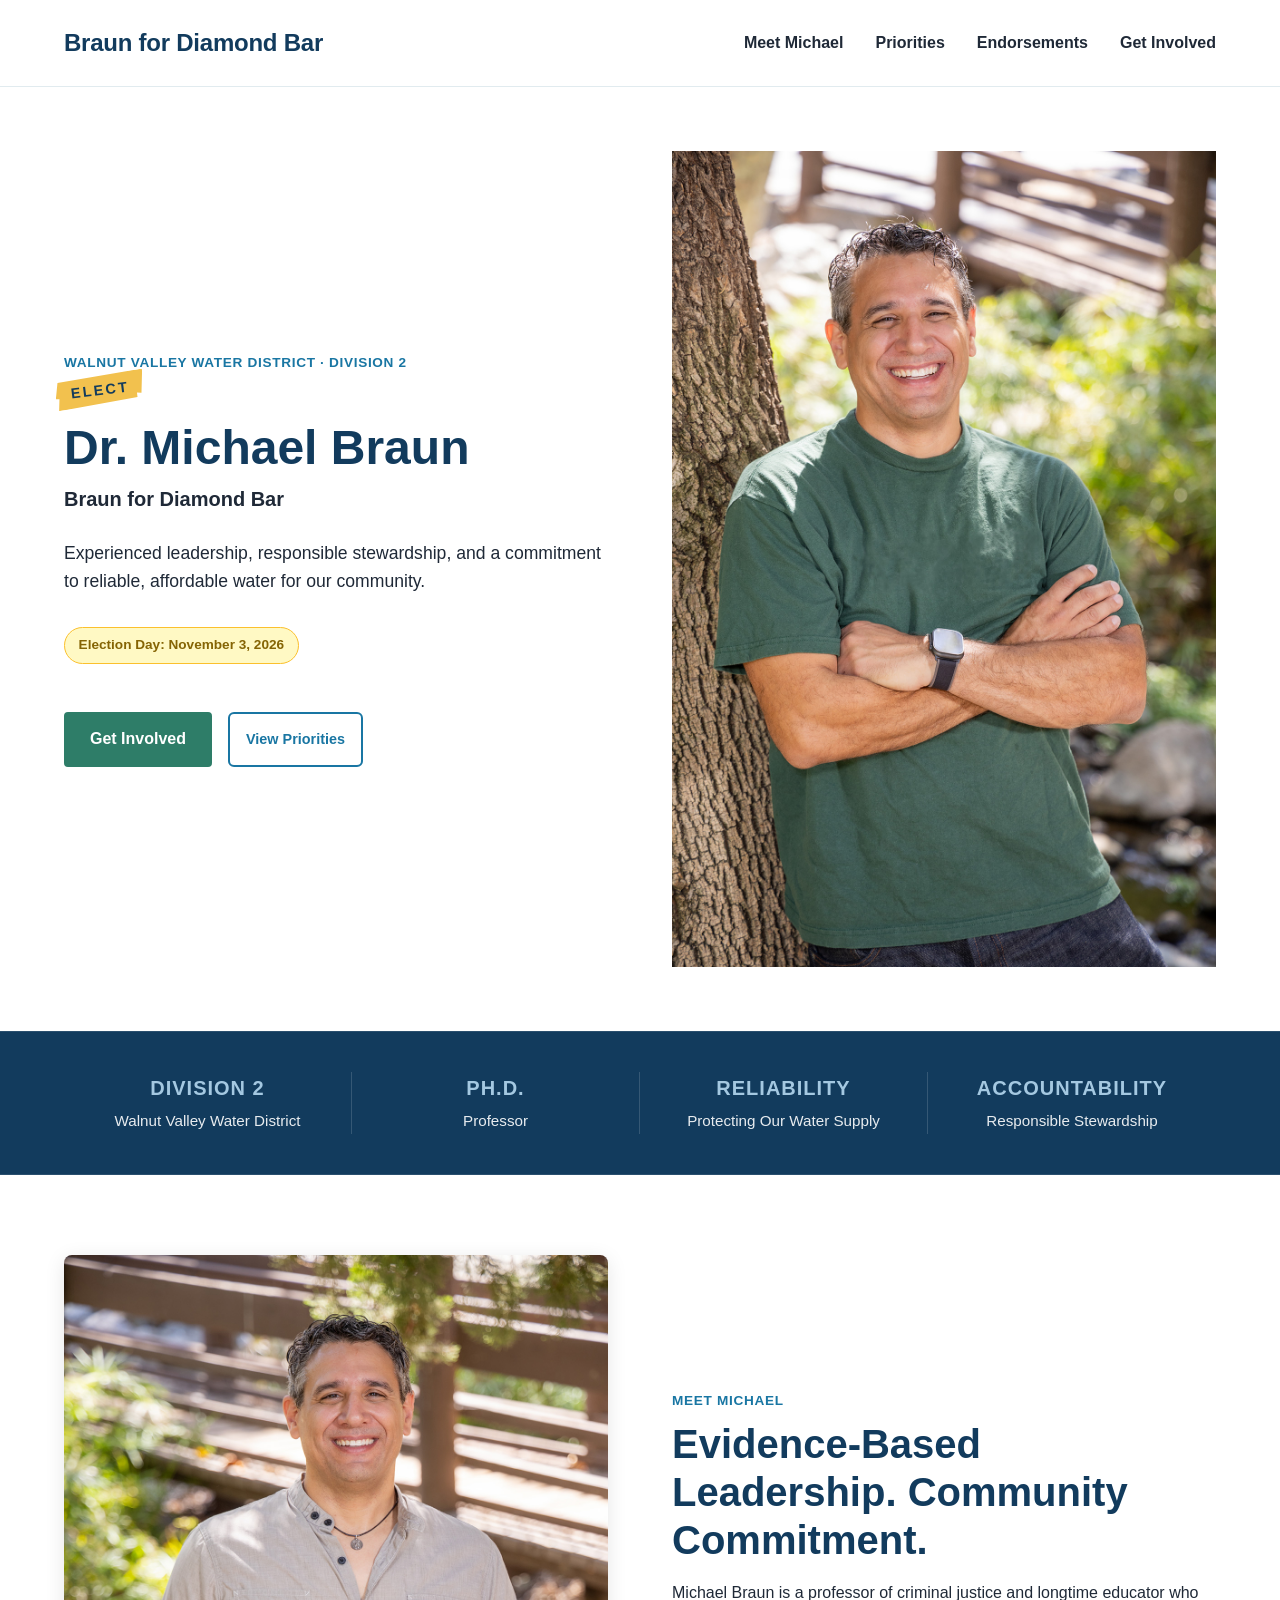
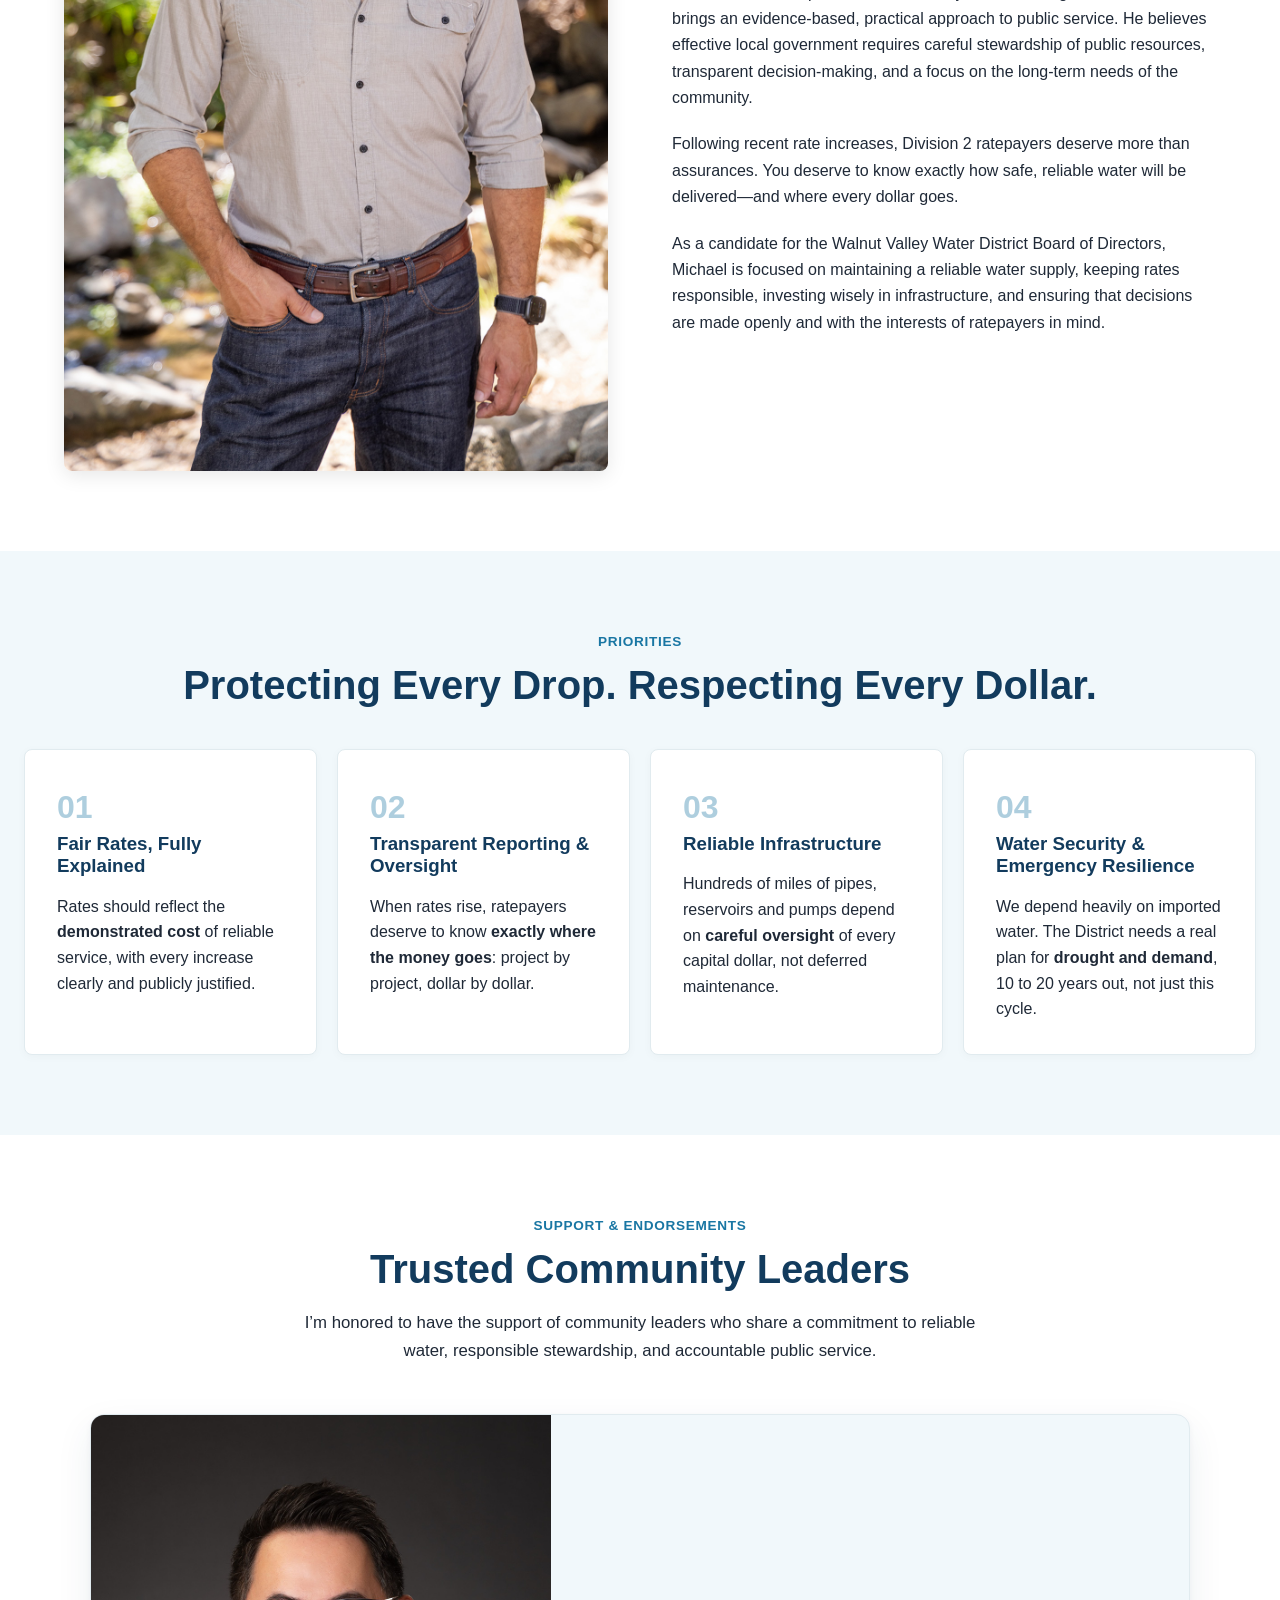
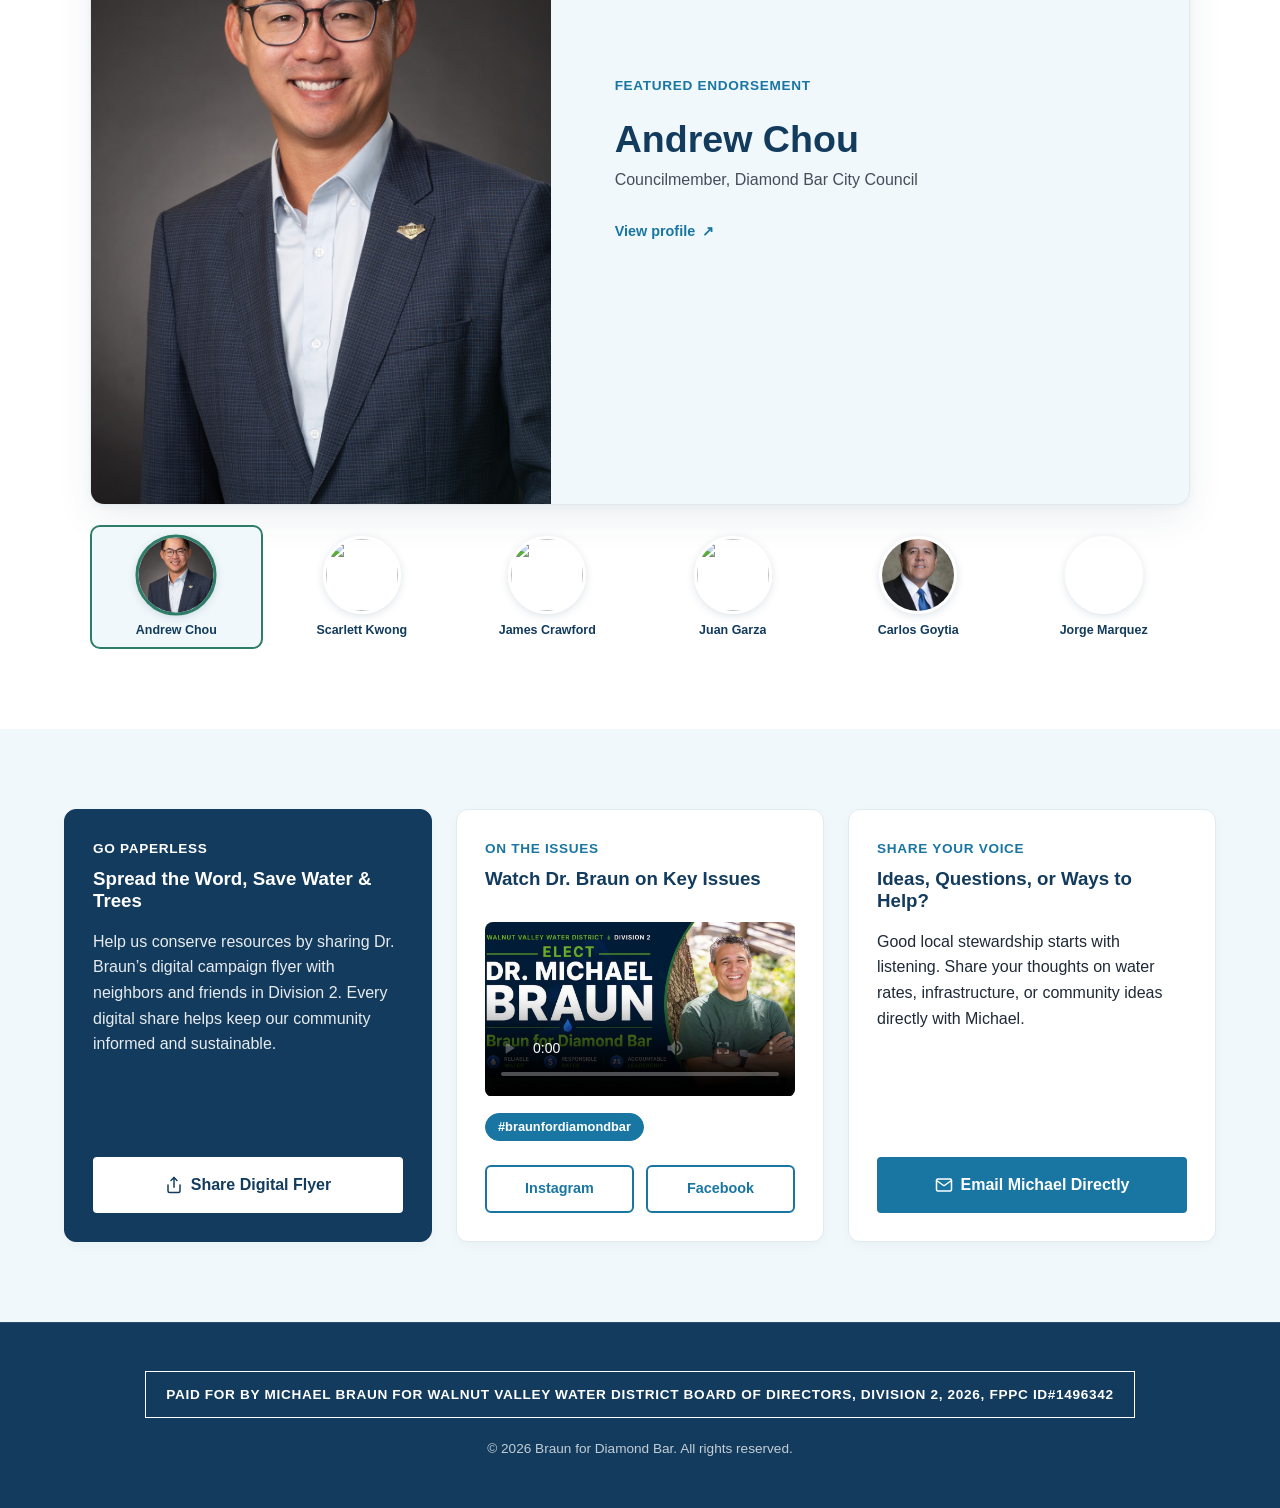
==== commit 936ad4dc: "Add files via upload" ====
--- a/index.html
+++ b/index.html
@@ -13,8 +13,17 @@
   <meta property="og:title" content="Dr. Michael Braun | Braun for Diamond Bar">
   <meta property="og:description" content="Candidate for Walnut Valley Water District, Division 2. Reliable water, responsible rates, and accountable leadership.">
   <meta property="og:image" content="https://braunfordiamondbar.com/assets/images/campaign-social-1200x628.jpg">
+  <meta property="og:image:width" content="1200">
+  <meta property="og:image:height" content="628">
+  <meta property="og:image:type" content="image/jpeg">
+  <meta property="og:image:alt" content="Dr. Michael Braun for Walnut Valley Water District, Division 2">
   <meta name="twitter:card" content="summary_large_image">
+  <meta name="twitter:title" content="Dr. Michael Braun | Braun for Diamond Bar">
+  <meta name="twitter:description" content="Candidate for Walnut Valley Water District, Division 2. Reliable water, responsible rates, and accountable leadership.">
+  <meta name="twitter:image" content="https://braunfordiamondbar.com/assets/images/campaign-social-1200x628.jpg">
+  <link rel="canonical" href="https://braunfordiamondbar.com/">
   
+  <meta name="theme-color" content="#123b5d">
   <link rel="stylesheet" href="assets/css/style.css">
 
   <!-- Schema.org -->
@@ -38,7 +47,7 @@
   <!-- Header & Navigation -->
 <header class="site-header">
   <div class="container header-container">
-    <a href="#" class="site-logo">
+    <a href="/" class="site-logo" aria-label="Braun for Diamond Bar home">
       <span>Braun for Diamond Bar</span>
     </a>
     
@@ -80,7 +89,7 @@
         </div>
       </div>
         <div class="hero-image">
-          <img src="assets/images/michael-braun-green-shirt-1200x1800.jpg" alt="Dr. Michael Braun, candidate for Walnut Valley Water District" width="683" height="1024" fetchpriority="high" loading="eager">  
+          <img src="assets/images/michael-braun-green-shirt-1200x1800.jpg" alt="Dr. Michael Braun, candidate for Walnut Valley Water District" width="683" height="1024" fetchpriority="high" loading="eager" decoding="async">  
         </div>
       </div>
     </section>
@@ -233,7 +242,8 @@
             <img
               src="assets/images/endorsements/andrew-chou.jpg"
               alt=""
-              loading="lazy">
+              loading="lazy"
+              decoding="async">
           </span>
 
           <span class="endorsement-selector__name">
@@ -256,7 +266,8 @@
             <img
               src="assets/images/endorsements/scarlett-kwong.jpg"
               alt=""
-              loading="lazy">
+              loading="lazy"
+              decoding="async">
           </span>
 
           <span class="endorsement-selector__name">
@@ -279,7 +290,8 @@
             <img
               src="assets/images/endorsements/james-crawford.jpg"
               alt=""
-              loading="lazy">
+              loading="lazy"
+              decoding="async">
           </span>
 
           <span class="endorsement-selector__name">
@@ -302,7 +314,8 @@
             <img
               src="assets/images/endorsements/juan-garza.jpg"
               alt=""
-              loading="lazy">
+              loading="lazy"
+              decoding="async">
           </span>
 
           <span class="endorsement-selector__name">
@@ -325,7 +338,8 @@
             <img
               src="assets/images/endorsements/carlos-goytia.jpg"
               alt=""
-              loading="lazy">
+              loading="lazy"
+              decoding="async">
           </span>
 
           <span class="endorsement-selector__name">
@@ -348,7 +362,8 @@
             <img
               src="assets/images/endorsements/jorge-marquez.jpg"
               alt=""
-              loading="lazy">
+              loading="lazy"
+              decoding="async">
           </span>
 
           <span class="endorsement-selector__name">
@@ -375,7 +390,7 @@
   </div>
   <!-- Opens a pre-filled email prompt -->
   <a href="mailto:?subject=Dr.%20Michael%20Braun%20for%20Water%20Board&body=Hi%20there,%20I%20wanted%20to%20share%20Dr.%20Michael%20Braun%27s%20vision%20for%20our%20water%20district.%0A%0AView%20his%20digital%20campaign%20flyer%20here:%20https://braunfordiamondbar.com/assets/docs/dr-michael-braun-water-district-flyer.pdf%0A%0ATo%20read%20his%20full%20platform%20and%20see%20community%20endorsements,%20visit:%20https://braunfordiamondbar.com" class="btn btn-primary btn-card-action">
-    <svg width="18" height="18" viewBox="0 0 24 24" fill="none" stroke="currentColor" stroke-width="2" stroke-linecap="round" stroke-linejoin="round"><path d="M4 12v8a2 2 0 0 0 2 2h12a2 2 0 0 0 2-2v-8"></path><polyline points="16 6 12 2 8 6"></polyline><line x1="12" y1="2" x2="12" y2="15"></line></svg>
+    <svg aria-hidden="true" focusable="false" width="18" height="18" viewBox="0 0 24 24" fill="none" stroke="currentColor" stroke-width="2" stroke-linecap="round" stroke-linejoin="round"><path d="M4 12v8a2 2 0 0 0 2 2h12a2 2 0 0 0 2-2v-8"></path><polyline points="16 6 12 2 8 6"></polyline><line x1="12" y1="2" x2="12" y2="15"></line></svg>
     Share Digital Flyer
   </a>
 </div>
@@ -388,7 +403,7 @@
     
     <!-- Main Player Window -->
     <div class="video-container">
-      <video id="campaignVideo" controls poster="assets/images/campaign-social-1200x628.jpg" preload="metadata">
+      <video id="campaignVideo" controls playsinline poster="assets/images/campaign-social-1200x628.jpg" preload="metadata">
         <source id="videoSource" src="assets/videos/braunfordiamondbar.mp4" type="video/mp4">
         Your browser does not support the video tag.
       </video>
@@ -396,23 +411,23 @@
 
    <!-- Topic Selector Pills -->
   <div class="video-topic-pills">
-    <button class="topic-pill active" 
+    <button type="button" class="topic-pill active" 
             data-video="assets/videos/braunfordiamondbar.mp4" 
             data-poster="assets/images/campaign-social-1200x628.jpg">
       #braunfordiamondbar
     </button>
     <!--
-    <button class="topic-pill" 
+    <button type="button" class="topic-pill" 
             data-video="assets/videos/dr-braun-water-rates.mp4" 
             data-poster="assets/images/poster-water-rates.jpg">
       Water Rates
     </button>
-    <button class="topic-pill" 
+    <button type="button" class="topic-pill" 
             data-video="assets/videos/dr-braun-conservation.mp4" 
             data-poster="assets/images/poster-conservation.jpg">
       Conservation
     </button>
-    <button class="topic-pill" 
+    <button type="button" class="topic-pill" 
             data-video="assets/videos/dr-braun-infrastructure.mp4" 
             data-poster="assets/images/poster-infrastructure.jpg">
       Infrastructure
@@ -439,7 +454,7 @@
     <p>Good local stewardship starts with listening. Share your thoughts on water rates, infrastructure, or community ideas directly with Michael.</p>
   </div>
   <a href="mailto:michael@braunfordiamondbar.com?subject=Idea%20or%20Question%20for%20Dr.%20Braun" class="btn btn-secondary btn-card-action">
-    <svg width="18" height="18" viewBox="0 0 24 24" fill="none" stroke="currentColor" stroke-width="2" stroke-linecap="round" stroke-linejoin="round"><path d="M4 4h16c1.1 0 2 .9 2 2v12c0 1.1-.9 2-2 2H4c-1.1 0-2-.9-2-2V6c0-1.1.9-2 2-2z"></path><polyline points="22,6 12,13 2,6"></polyline></svg>
+    <svg aria-hidden="true" focusable="false" width="18" height="18" viewBox="0 0 24 24" fill="none" stroke="currentColor" stroke-width="2" stroke-linecap="round" stroke-linejoin="round"><path d="M4 4h16c1.1 0 2 .9 2 2v12c0 1.1-.9 2-2 2H4c-1.1 0-2-.9-2-2V6c0-1.1.9-2 2-2z"></path><polyline points="22,6 12,13 2,6"></polyline></svg>
     Email Michael Directly
   </a>
 </div>
--- a/assets/css/style.css
+++ b/assets/css/style.css
@@ -37,6 +37,13 @@
   text-decoration: none; 
 }
 
+/* Consistent keyboard focus treatment across links and controls */
+a:focus-visible,
+button:focus-visible {
+  outline: 3px solid rgba(25, 118, 163, 0.4);
+  outline-offset: 3px;
+}
+
 /* ==========================================================================
    2. Layout Helpers & Section Backdrops
    ========================================================================== */
@@ -160,12 +167,19 @@
   color: var(--accent-color); 
 }
 
-.mobile-menu-toggle { 
-  display: none; 
-  background: none; 
-  border: none; 
-  cursor: pointer; 
-  color: var(--primary-color); 
+.mobile-menu-toggle {
+  display: none;
+  align-items: center;
+  justify-content: center;
+  width: 44px;
+  height: 44px;
+  padding: 0;
+  background: none;
+  border: none;
+  color: var(--primary-color);
+  font-size: 1.75rem;
+  line-height: 1;
+  cursor: pointer;
 }
 
 /* ==========================================================================
@@ -217,16 +231,6 @@
   transform-origin: center;
 }
 
-.badge-elect {
-  background-color: #fbc02d;
-  color: var(--primary-color);
-  font-weight: 800;
-  padding: 0.25rem 0.6rem;
-  border-radius: 4px;
-  font-size: 0.75rem;
-  letter-spacing: 0.05em;
-  text-transform: uppercase;
-}
 
 .hero-vote-pill {
   background-color: #fff9c4;
@@ -320,7 +324,7 @@
   box-shadow: 0 2px 10px rgba(0,0,0,0.03); 
 }
 
-.priority-number {
+.priority-num {
   font-size: 2rem;
   font-weight: 800;
   color: var(--secondary-color);
@@ -760,39 +764,6 @@
   border-color: var(--bg-light-blue);
 }
 
-/* Styling for the optional flyer thumbnail */
-/*.flyer-thumbnail {
-  width: 100%;
-  max-height: 160px;
-  object-fit: cover;
-  object-position: top;
-  border-radius: 6px;
-  margin: 0.75rem 0;
-  border: 1px solid rgba(255, 255, 255, 0.2);
-  transition: transform 0.2s ease;
-}
-
-.flyer-preview-link:hover .flyer-thumbnail {
-  transform: scale(1.02);
-}*/
-
-/* Cleaned Instagram Embed Wrapper */
-.instagram-embed-wrapper {
-  margin-top: 1rem;
-  width: 100%;
-  display: flex;
-  justify-content: center;
-  overflow: hidden;
-  border-radius: 8px;
-}
-
-.instagram-embed-wrapper iframe {
-  width: 100% !important;
-  min-width: 100% !important;
-  border-radius: 8px !important;
-  margin: 0 !important;
-}
-
 .social-button-group {
   display: grid;
   grid-template-columns: 1fr 1fr;
@@ -917,7 +888,7 @@
   }
 
   .mobile-menu-toggle { 
-    display: block; 
+    display: flex; 
   }
 
   .site-nav { 
@@ -941,8 +912,19 @@
 }
 
 @media (max-width: 640px) {
+  h2 {
+    font-size: 2rem;
+  }
+
+  .candidate-name {
+    font-size: 2.5rem;
+  }
+
+  .hero-actions {
+    flex-wrap: wrap;
+  }
+
   .priorities-grid,
-  .endorsements-grid,
   .stat-grid {
     grid-template-columns: 1fr;
     gap: 1rem;
@@ -967,10 +949,18 @@
 }
 
 /* Prevent sticky header overlap & add top breathing room */
-#priorities,
-#endorsements,
-section {
-  scroll-margin-top: 90px; /* Adjust based on your header's height */
-  padding-top: 4rem;       /* Adds space above the "PRIORITIES" kicker */
-  padding-bottom: 4rem;    /* Keeps bottom spacing consistent */
-}
+section[id] {
+  scroll-margin-top: 90px;
+}
+
+/* Respect reduced-motion preferences without changing the default experience */
+@media (prefers-reduced-motion: reduce) {
+  *,
+  *::before,
+  *::after {
+    scroll-behavior: auto !important;
+    transition-duration: 0.01ms !important;
+    animation-duration: 0.01ms !important;
+    animation-iteration-count: 1 !important;
+  }
+}
